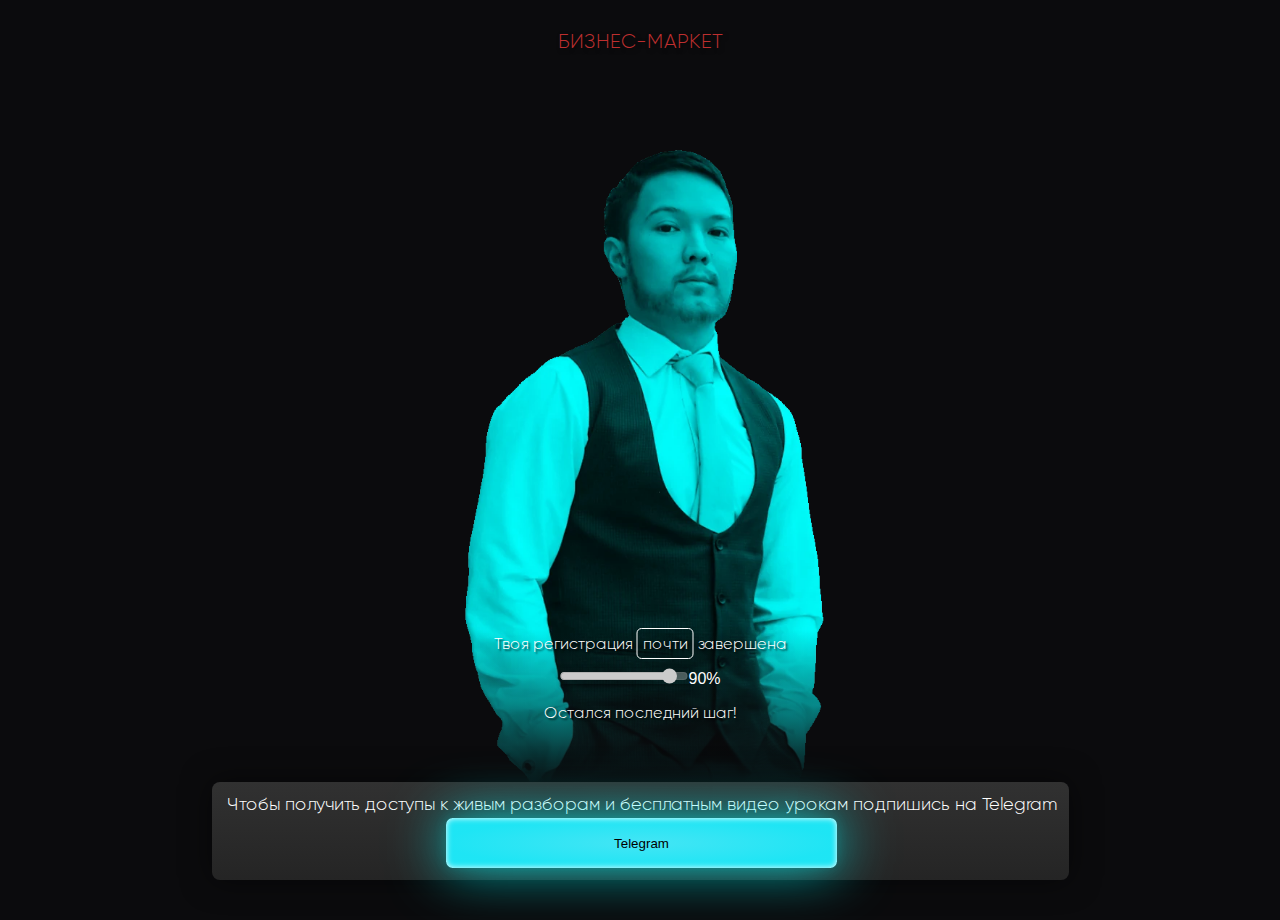
==== thanks.html @ f8b024de "Выгрузка проекта в гит, итоговые правки" ====
<!DOCTYPE html>
<html lang="en">

<head>
    <meta charset="UTF-8">
    <meta name="viewport" content="width=device-width, maximum-scale=1, initial-scale=1 shrink-to-fit=no">
    <title>Document</title>
    <link rel="stylesheet" href="src/fonts/stylesheet.css">
    <link rel="stylesheet" href="/razbor/css/main.css">
    <link rel="stylesheet" href="/razbor/css/thanks.css">


    <title>Document</title>

    <!-- Yandex.Metrika counter -->
    <script type="text/javascript">
        (function (m, e, t, r, i, k, a) {
            m[i] = m[i] || function () { (m[i].a = m[i].a || []).push(arguments) };
            m[i].l = 1 * new Date();
            for (var j = 0; j < document.scripts.length; j++) { if (document.scripts[j].src === r) { return; } }
            k = e.createElement(t), a = e.getElementsByTagName(t)[0], k.async = 1, k.src = r, a.parentNode.insertBefore(k, a)
        })
            (window, document, "script", "https://mc.yandex.ru/metrika/tag.js", "ym");

        ym(95910306, "init", {
            clickmap: true,
            trackLinks: true,
            accurateTrackBounce: true,
            webvisor: true
        });
    </script>
    <noscript>
        <div><img src="https://mc.yandex.ru/watch/95910306" style="position:absolute; left:-9999px;" alt="" /></div>
    </noscript>
    <!-- /Yandex.Metrika counter -->

    <!-- Google tag (gtag.js) -->
    <script async src="https://www.googletagmanager.com/gtag/js?id=G-7Q9N1E1HCW"></script>
    <script>
        window.dataLayer = window.dataLayer || [];
        function gtag() { dataLayer.push(arguments); }
        gtag('js', new Date());

        gtag('config', 'G-7Q9N1E1HCW');
    </script>


</head>

<body>
    <div class="wrapper">
        <div class="content__man">
            <p class="content__title__thanks">Бизнес-маркет</p>
            <!--- <div class="d-none-mob livet livet1"><img src="img/blur.png" loading="lazy" alt=""></div>--->
            <!-- <div class="d-none-mob livet livet2"><img src="img/blur2.png" loading="lazy" alt=""></div>-->
            <div class="img-rel">
                <img class="d-none-mob man-img" loading="lazy" src="razbor/img/man.webp" alt="">
                
                <div class="player-man__disc">
                    <p>Твоя регистрация <span class="player-man__disc__span">почти</span> завершена</p>
                    <div><input class="player-man__input" type="range" name="" id="" value="90" disabled><span>90%</span></div>
                    <p>Остался последний шаг!</p>
                </div>
            </div>



           


        </div>
        <div class="d-none-mob content__info">
            <h4>Чтобы получить доступы к живым разборам и бесплатным видео урокам подпишись на Telegram</h4>
            <div class="info__inner">
                
            </div>
            <button type="button" class="btn-2 telegram-btn" onclick="submitForm('Telegram')">
                <img class="telegram" src="img/telegram.png" alt="">Telegram
            </button>
        </div>
        
    </div>
</body>
---- razbor/css/main.css ----
@font-face {
    font-family: 'GilroyBold';
    src: url('../src/fonts/Gilroy-Bold.eot');
    src: local('Gilroy Bold'), local('Gilroy-Bold'),
        url('../src/fonts/Gilroy-Bold.eot?#iefix') format('embedded-opentype'),
        url('../src/fonts/Gilroy-Bold.woff') format('woff'),
        url('../src/fonts/Gilroy-Bold.ttf') format('truetype');
    font-weight: bold;
    font-style: normal;
}

@font-face {
    font-family: 'Gilroy';
    src: url('../src/fonts/Gilroy-Light.eot');
    src: local('../src/fonts/Gilroy Light'), local('Gilroy-Light'),
        url('../src/fonts/Gilroy-Light.eot?#iefix') format('embedded-opentype'),
        url('../src/fonts/Gilroy-Light.woff') format('woff'),
        url('../src/fonts/Gilroy-Light.ttf') format('truetype');
    font-weight: 300;
    font-style: normal;
}

*,
*::after,
*::before {
    -webkit-box-sizing: border-box;
    box-sizing: border-box;
    margin: 0px;
    border: 0px;
}

#blue__btn {
    color: #000;
}

.btn-2:hover {
    opacity: 0.8;
    -webkit-transition: all 0.4s;
    transition: all 0.4s;
    cursor: pointer;
}





@media (min-width: 993px) {
    body {
        background-color: #0B0B0D;
        color: white;
        font-family: "GilroyLight", sans-serif;
        position: relative;
        overflow-x: hidden;
    }

    h1 {
        color: #FFF;
        /*font-family: Gilroy;*/
        font-size: 56px;
        font-style: normal;
        font-weight: 800;
        line-height: 110%;
        /* 99px */
        margin-top: 7px;
    }

    #headerD {
        font-size: 30px;
    }

    .whatsapp {
        width: 22px;
        height: auto;
        margin-left: 10px;
    }

    .header__title_img {
        display: none;
    }

    .wrapper {
        width: 100%;
        padding: 0 15px;
        max-width: 1792px;
        margin: 0 auto;
        position: relative;
        padding-bottom: 40px;
    }

    .header {
        width: 1040px;
        margin: 0 auto;
    }

    .header__title {
        margin-top: 25px;
    }

    .header__title p {
        font-family: 'Inter';
        font-style: normal;
        font-weight: 600;
        font-size: 20px;
        line-height: 101%;
        margin-top: 15px;
    }

    .mega-bonus {
        margin-bottom: -10px;
    }


    .footer__text ul:nth-child(2n) li {
        text-align: right;
    }

    .header__title p img {
        margin-right: 10px;
        width: 117px;
    }

    .header__subtitle {
        font-family: 'Inter';
        font-style: normal;
        font-weight: 300;
        font-size: 20px;
        line-height: 101%;
        margin-top: 15px;
        margin-bottom: 20px;
    }

    .time-city {
        display: -webkit-box;
        display: -ms-flexbox;
        display: flex;
        -ms-flex-wrap: nowrap;
        flex-wrap: nowrap;
        -webkit-box-align: center;
        -ms-flex-align: center;
        align-items: center;
    }



    .header__time {
        color: #FFF;
        margin-top: 15px;
        font-size: 30px;
        font-style: normal;
        font-weight: 500;
        line-height: 110%;
        border: 3px solid #2A2A2A;
        padding: 7px;
    }

    .header__time .m {

        border: none;
        font-size: 16px;
    }

    .header__time:last-child {
        border-left: none;
    }

    .header__time span {
        color: #FFF;
        /*font-family: Gilroy;*/
        font-size: 16px;
        font-style: normal;
        font-weight: 400;
        line-height: 110%;
        letter-spacing: 5.12px;
        text-transform: uppercase;
    }

    .d-none-lg {
        display: none;
    }

    .content {
        width: 1040px;
        margin: 0 auto;
    }

    .content__title {
        color: #fff;
        font-size: 18px;
        font-style: normal;
        font-weight: 400;
        line-height: 110%;
        margin-top: 30px;
        margin-bottom: 15px;
        position: relative;
        /* Для позиционирования псевдоэлемента */
        display: inline-block;
        /* Чтобы позволить использовать transform */
        padding: 8px 16px;
    }

    .content__title::before {
        content: '';
        position: absolute;
        top: 0;
        right: 0;
        bottom: 0;
        left: 0;
        border: 1px solid rgba(0, 255, 255, 0.5);
        /* Цвет и толщина рамки */
        border-radius: 4px;
        /* Радиус скругления углов */
        z-index: -1;
        transform: skew(-10deg);
        /* Наклон рамки. Угол наклона может быть изменен */
        pointer-events: none;
        /* Убедитесь, что рамка не влияет на взаимодействие с элементом */
    }

    .content__card {
        display: -webkit-box;
        display: -ms-flexbox;
        display: flex;
        gap: 6px;
        margin-bottom: 4px;
    }

    .content__card .content__card_icon {
        width: 35px;
        height: 35px;
        border-radius: 5px;
        background: -webkit-gradient(linear, left top, left bottom, from(rgba(51, 51, 51, 0.7)), to(rgba(38, 38, 38, 0.7)));
        background: linear-gradient(180deg, rgba(51, 51, 51, 0.7) 0%, rgba(38, 38, 38, 0.7) 100%);
        -webkit-box-shadow: 0px 0px 30px 0px rgba(0, 0, 0, 0.5);
        box-shadow: 0px 0px 30px 0px rgba(0, 0, 0, 0.5);
        display: -webkit-box;
        display: -ms-flexbox;
        display: flex;
        -webkit-box-align: center;
        -ms-flex-align: center;
        align-items: center;
        -webkit-box-pack: center;
        -ms-flex-pack: center;
        justify-content: center;
    }

    .content__card .content__card_descr {
        border-radius: 5px;
        background: -webkit-gradient(linear, left top, left bottom, from(rgba(51, 51, 51, 0.7)), to(rgba(38, 38, 38, 0.7)));
        background: linear-gradient(180deg, rgba(51, 51, 51, 0.7) 0%, rgba(38, 38, 38, 0.7) 100%);
        -webkit-box-shadow: 0px 0px 30px 0px rgba(0, 0, 0, 0.5);
        box-shadow: 0px 0px 30px 0px rgba(0, 0, 0, 0.5);
        width: 400px;
        height: 35px;
        display: -webkit-box;
        display: -ms-flexbox;
        display: flex;
        -webkit-box-align: center;
        -ms-flex-align: center;
        align-items: center;
        padding: 0 15px;

        font-family: 'Gilroy';
        font-style: normal;
        font-weight: 300;
        font-size: 16px;
        line-height: 101%;
    }

    .content__man {
        position: absolute;
        /*right: 252px;*/
        left: 56%;
        top: -10px;
    }

    .img-rel {
        position: relative;
    }

    .content__man .man-img {
        width: 500px;
    }

    .player-man {
        position: absolute;
        transform: translate(-50%, -50%);
        top: 50%;
        left: 50%;

    }

    .player-man__text {
        position: absolute;
        transform: translate(-50%, -50%);
        top: 60%;
        left: 50%;
        text-shadow: 2px 2px 4px rgba(0, 0, 0, 0.5);

    }

    .content__btn {
        margin-top: 15px;
    }

    .content__btn .btn-2 {
        border-radius: 8px;
        background: radial-gradient(50% 50% at 50% 50%, #36FFFF 0%, #0FF 100%);
        -webkit-box-shadow: 0px 0px 70px 0px rgba(0, 255, 255, 0.5), 0px 0px 8px 0px #FFF inset, 0px 0px 16px 0px rgba(0, 255, 255, 0.15);
        box-shadow: 0px 0px 70px 0px rgba(0, 255, 255, 0.5), 0px 0px 8px 0px #FFF inset, 0px 0px 16px 0px rgba(0, 255, 255, 0.15);
        height: 65px;
        color: #fff;
        font-family: Gilroy;
        font-size: 16px;
        font-style: normal;
        line-height: 101%;
        position: relative;
        width: 49.3% !important;
        overflow: hidden;
        height: 50px;
    }

    @-webkit-keyframes move-light {
        0% {
            left: -100%;
            opacity: 0.5;
        }

        50% {
            left: 50%;
            opacity: 1;
        }

        100% {
            left: 200%;
            opacity: 0.5;
        }
    }

    @keyframes move-light {
        0% {
            left: -100%;
            opacity: 0.5;
        }

        50% {
            left: 50%;
            opacity: 1;
        }

        100% {
            left: 200%;
            opacity: 0.5;
        }
    }

    .content__btn .btn button::before {
        content: "";
        position: absolute;
        top: 0;
        left: 0;
        width: 20px;
        height: 100%;
        background-color: rgba(255, 255, 255, 0.6);
        -webkit-transform: translateX(0em) skewX(-45deg);
        transform: translateX(0em) skewX(-45deg);
        -webkit-animation: move-light 1.8s linear infinite;
        animation: move-light 1.8s linear infinite;
    }

    .content__btn {
        display: -webkit-box;
        display: -ms-flexbox;
        display: flex;
        -webkit-box-align: center;
        -ms-flex-align: center;
        align-items: center;
    }

    #timer #left {
        display: block;
    }

    #timer {
        color: #B8B8B8;
        /*font-family: Gilroy;*/
        font-size: 18px;
        font-style: normal;
        font-weight: 500;
        line-height: 120%;
        /* 28.8px */
        margin-left: 34px;
    }

    .content__text {
        position: absolute;
        width: 283px;
        height: 113px;
        background-image: url(../img/fon.png);
        background-position: center;
        background-size: cover;
        color: #FFF;
        /*font-family: Gilroy;*/
        font-size: 16px;
        font-style: normal;
        font-weight: 500;
        line-height: 110%;
        /* 26.4px */
        right: -60px;
        top: 331px;
    }

    .content__text .m {
        display: none;
    }

    .content__text p {
        position: relative;
        top: 7px;
        left: 45px;
        width: 220px;
        /*height: 100px;*/
    }

    .livet {
        position: absolute;
    }

    .content__man .livet {
        position: absolute;
    }

    .content__man .livet img {
        width: 231px;
    }

    .content__man .livet1 {
        -webkit-animation-name: livet1;
        animation-name: livet1;
        -webkit-animation-duration: 1.5s;
        animation-duration: 1.5s;
        -webkit-animation-iteration-count: infinite;
        animation-iteration-count: infinite;
        -webkit-animation-direction: alternate;
        animation-direction: alternate;
        -webkit-animation-timing-function: linear;
        animation-timing-function: linear;
        top: 290px;
        left: -140px;
        z-index: -1;
    }

    @-webkit-keyframes livet1 {
        0% {
            top: 290px;
        }

        100% {
            top: 305px;
        }
    }

    @keyframes livet1 {
        0% {
            top: 290px;
        }

        100% {
            top: 305px;
        }
    }

    .content__man .livet2 img {
        width: 178px;
    }

    .content__man .livet2 {
        -webkit-animation-name: livet2;
        animation-name: livet2;
        -webkit-animation-duration: 3s;
        animation-duration: 3s;
        -webkit-animation-iteration-count: infinite;
        animation-iteration-count: infinite;
        -webkit-animation-direction: alternate;
        animation-direction: alternate;
        -webkit-animation-timing-function: linear;
        animation-timing-function: linear;
        top: 467px;
        right: -55px;
        z-index: 3;
    }

    @-webkit-keyframes livet2 {
        0% {
            top: 467px;
        }

        100% {
            top: 477px;
        }
    }

    @keyframes livet2 {
        0% {
            top: 467px;
        }

        100% {
            top: 477px;
        }
    }

    .content__info {
        margin-top: -145px;
        position: relative;
        z-index: 2;
        border-radius: 8px;
        background: -webkit-gradient(linear, left top, left bottom, from(rgba(51, 51, 51, 0.95)), to(rgba(38, 38, 38, 0.95)));
        background: linear-gradient(180deg, rgba(51, 51, 51, 0.95) 0%, rgba(38, 38, 38, 0.95) 100%);
        -webkit-box-shadow: 0px 0px 30px 0px rgba(0, 0, 0, 0.5);
        box-shadow: 0px 0px 30px 0px rgba(0, 0, 0, 0.5);
        padding: 13px 12px 12px 15px;
        max-width: 450px;
    }

    .content__info h4 {
        color: #FFF;
        font-family: Gilroy;
        font-size: 18px;
        font-style: normal;
        font-weight: 500;
        line-height: 101%;
        /* 24.24px */
        margin-bottom: 5px;
    }

    .content__info-logo {
        width: 200px;
    }

    .content__info-logo h2 {
        color: transparent;
        -webkit-text-stroke-width: 0.9px;
        -webkit-text-stroke-color: #fff;
        font-size: 54px;
        font-weight: bold;
        font-family: "Bebas Neue", sans-serif;
        -webkit-transform: scale(0.65, 1.1);
        transform: scale(0.65, 1.1);
        display: inline-block;
        position: relative;
        top: -5px;
        position: static;
        text-align: left;
        transform-origin: left;
    }

    .info__inner .tg {
        top: -6px;
        position: relative;
        background-color: #303031;
        border-radius: 5px;
        padding: 5px 15px 5px 0;
        display: -webkit-box;
        display: -ms-flexbox;
        display: flex;
        width: -webkit-max-content;
        width: -moz-max-content;
        width: max-content;
        -webkit-box-align: center;
        -ms-flex-align: center;
        align-items: center;
        padding-left: 0px;
    }

    .info__inner .tg img {
        width: 50px;
    }

    .info__inner .tg span {
        color: #FFF;
        /*font-family: Gilroy;*/
        font-size: 14px;
        font-style: normal;
        font-weight: 500;
        line-height: 101%;
    }

    .info__inner .tg a {
        text-decoration: none;
        color: #B8B8B8;
    }

    .info__inner {
        display: -webkit-box;
        display: -ms-flexbox;
        display: flex;
        -ms-flex-pack: distribute;
    }

    .content__info-list {
        border-radius: 6px;
        background: rgba(54, 54, 54, 0.7);
        padding: 5px 5px 5px 10px;
        color: #B8B8B8;
        font-family: Gilroy;
        font-size: 14px;
        font-style: normal;
        font-weight: 500;
        line-height: 160%;
        max-width: 223px;
    }

    .content__info-list ul {
        margin-bottom: 0;
        padding-left: 15px;
    }

    .sh1 {
        /*width: 989.5px;
        height: 1052.326px;
    flex-shrink: 0;*/
        fill: rgba(0, 255, 255, 0.5);
        /*filter: blur(63px);*/
        position: absolute;
        top: -50px;
        right: -100px;
        z-index: -1;
    }

    .sh2 {
        /*width: 989.5px;
        height: 685.326px;*/
        -ms-flex-negative: 0;
        flex-shrink: 0;
        position: absolute;
        /*right: 10px;*/
        left: -100px;
        bottom: -146px;
        z-index: -1;
    }

    footer {
        border-radius: 8px;
        background: #000;
        margin-top: 0px;
        -webkit-box-shadow: 0px 0px 30px 0px rgba(0, 0, 0, 0.5);
        box-shadow: 0px 0px 30px 0px rgba(0, 0, 0, 0.5);
        padding: 20px 0;
    }

    footer ul {
        list-style-type: none;
        padding: 0;
    }

    footer ul li {
        color: #535353;
        /*font-family: Gilroy;*/
        font-size: 14px;
        font-style: normal;
        font-weight: 400;
        line-height: 136%;
        /* 19.04px */
    }

    footer ul a {
        color: #535353;
        /*font-family: Gilroy;*/
        font-size: 14px;
        font-style: normal;
        font-weight: 400;
        line-height: 136%;
        /* 19.04px */
    }

    footer .footer__text {
        /*display: grid;
    grid-template-columns: 1fr 1fr 1fr 1fr;*/
        display: -webkit-box;
        display: -ms-flexbox;
        display: flex;
        -webkit-box-pack: justify;
        -ms-flex-pack: justify;
        justify-content: space-between;
        width: 100%;
        padding: 0 15px;
        max-width: 1040px;
        margin: 0 auto;
        position: relative;
    }

    .mob {
        display: none;
    }
}

}



@media (min-width: 1601px) {
    body {
        background-color: #0B0B0D;
        color: white;
        font-family: "GilroyLight", sans-serif;
        position: relative;
        overflow-x: hidden;
    }

    #headerD {
        font-size: 40px;
    }

    .whatsapp {
        width: 33px;
        height: auto;
        margin-left: 23px;
    }

    h1 {
        color: #FFF;
        /*font-family: Gilroy;*/
        font-size: 90px;
        font-style: normal;
        font-weight: 800;
        line-height: 110%;
        /* 99px */
        margin-top: 7px;
    }

    .header {
        width: 1792px;
        margin: 0 auto;
    }

    .header__title_img {
        display: none;
    }

    .wrapper {
        width: 100%;
        padding: 0 15px;
        max-width: 1792px;
        margin: 0 auto;
        position: relative;
        padding-bottom: 40px;
    }

    .header__title {
        margin-top: 25px;
    }

    .header__title p {
        color: #B8B8B8;
        /*font-family: Gilroy;*/
        font-size: 24px;
        font-style: normal;
        font-weight: 400;
        line-height: 110%;
        /* 26.4px */
        margin-bottom: 5px;
    }

    .header__subtitle {
        color: #FFF;
        font-family: Gilroy;
        font-size: 24px;
        font-style: normal;
        font-weight: 700;
        line-height: 110%;
        /* 26.4px */
        margin-top: 15px;
        margin-bottom: 20px;
    }

    .time-city {
        display: -webkit-box;
        display: -ms-flexbox;
        display: flex;
        -ms-flex-wrap: nowrap;
        flex-wrap: nowrap;
        -webkit-box-align: center;
        -ms-flex-align: center;
        align-items: center;
    }



    .header__time {
        color: #FFF;
        margin-top: 15px;
        font-size: 40px;
        font-style: normal;
        font-weight: 500;
        line-height: 110%;
        border: 3px solid #2A2A2A;
        padding: 7px 12px;
    }

    .header__time:last-child {
        border-left: none;
    }

    .header__time span {
        color: #FFF;
        /*font-family: Gilroy;*/
        font-size: 20px;
        font-style: normal;
        font-weight: 400;
        line-height: 110%;
        letter-spacing: 6.4px;
        text-transform: uppercase;
    }

    .d-none-lg {
        display: none;
    }

    .content {
        width: 1792px;
        margin: 0 auto;
    }

    .content__title {
        color: #B8B8B8;
        /*font-family: Gilroy;*/
        font-size: 26px;
        font-style: normal;
        font-weight: 400;
        line-height: 110%;
        /* 28.6px */
        margin-top: 20px;
        margin-bottom: 15px;
    }

    .content__cards {
        padding-top: 5px;
        display: -webkit-box;
        display: -ms-flexbox;
        display: flex;
    }

    .content__cards p {
        padding: 8px 16px;
        color: #B8B8B8;
        /*font-family: Gilroy;*/
        font-size: 18px;
        font-style: normal;
        font-weight: 500;
        line-height: 101%;
        /* 18.18px */
        margin-bottom: 0;
    }

    .content__card {
        -webkit-box-shadow: 0px 5px 10px 2px rgba(0, 0, 0, 0.45);
        box-shadow: 0px 5px 10px 2px rgba(0, 0, 0, 0.45);
        width: 227px;
        border-radius: 10px;
        background-color: #252727;
        font-size: 10px;
        color: #B8B8B8;
    }

    .content__card:nth-child(2) {
        margin: 0px 10px;
    }

    .content__card span {
        color: #FFF;
        /*font-family: Gilroy;*/
        font-size: 24px;
        font-style: normal;
        font-weight: 500;
        line-height: 101%;
        /* 24.24px */
    }

    .content__card-text {
        color: #fff;
        padding: 21px 16px;
        padding-top: 8px;
        width: 227px;
        position: relative;
        border-radius: 8px;
        background: -webkit-gradient(linear, left top, left bottom, from(#333), to(#262626));
        background: linear-gradient(180deg, #333 0%, #262626 100%);
        -webkit-box-shadow: 0px 0px 13px 0px #000;
        box-shadow: 0px 0px 13px 0px #000;
    }

    .content__card-text div {
        position: absolute;
        bottom: 5px;
        right: 13px;
        font-size: 6px;
        width: 25px;
    }

    .content__card-text div svg {
        width: 25px;
        height: 25px;
    }

    .content__man {
        position: absolute;
        right: 252px;
        top: -10px;
    }

    .content__man .man-img {
        width: 551px;
    }

    .content__btn {
        margin-top: 31px;
    }

    .content__btn .btn-2 {
        border-radius: 8px;
        background: radial-gradient(50% 50% at 50% 50%, #36FFFF 0%, #0FF 100%);
        -webkit-box-shadow: 0px 0px 70px 0px rgba(0, 255, 255, 0.5), 0px 0px 8px 0px #FFF inset, 0px 0px 16px 0px rgba(0, 255, 255, 0.15);
        box-shadow: 0px 0px 70px 0px rgba(0, 255, 255, 0.5), 0px 0px 8px 0px #FFF inset, 0px 0px 16px 0px rgba(0, 255, 255, 0.15);
        width: 494px;
        height: 111.675px;
        color: #000;
        /*font-family: Gilroy;*/
        font-size: 32px;
        font-style: normal;
        font-weight: 700;
        line-height: 101%;
        /* 32.32px */
        text-transform: uppercase;
        position: relative;
        overflow: hidden;
    }

    @-webkit-keyframes move-light {
        0% {
            left: -100%;
            opacity: 0.5;
        }

        50% {
            left: 50%;
            opacity: 1;
        }

        100% {
            left: 200%;
            opacity: 0.5;
        }
    }

    @keyframes move-light {
        0% {
            left: -100%;
            opacity: 0.5;
        }

        50% {
            left: 50%;
            opacity: 1;
        }

        100% {
            left: 200%;
            opacity: 0.5;
        }
    }

    .content__btn .btn button::before {
        content: "";
        position: absolute;
        top: 0;
        left: 0;
        width: 20px;
        height: 100%;
        background-color: rgba(255, 255, 255, 0.6);
        -webkit-transform: translateX(0em) skewX(-45deg);
        transform: translateX(0em) skewX(-45deg);
        -webkit-animation: move-light 1.8s linear infinite;
        animation: move-light 1.8s linear infinite;
    }

    .content__btn {
        display: -webkit-box;
        display: -ms-flexbox;
        display: flex;
        -webkit-box-align: center;
        -ms-flex-align: center;
        align-items: center;
    }

    #timer #left {
        display: block;
    }

    #timer {
        color: #B8B8B8;
        /*font-family: Gilroy;*/
        font-size: 24px;
        font-style: normal;
        font-weight: 500;
        line-height: 120%;
        /* 28.8px */
        margin-left: 34px;
    }

    .content__text {
        position: absolute;
        width: 436.364px;
        height: 200.571px;
        background-image: url(../img/fon.png);
        background-position: center;
        color: #FFF;
        /*font-family: Gilroy;*/
        font-size: 24px;
        font-style: normal;
        font-weight: 500;
        line-height: 110%;
        /* 26.4px */
        right: -200px;
        top: 331px;
    }

    .content__text p {
        position: relative;
        top: 43px;
        left: 50px;
        width: 352px;
        height: 155px;
    }

    .livet {
        position: absolute;
    }

    .content__man .livet {
        position: absolute;
    }

    .content__man .livet2 img {
        width: 235px;
    }

    .content__man .livet1 {
        -webkit-animation-name: livet1;
        animation-name: livet1;
        -webkit-animation-duration: 1.5s;
        animation-duration: 1.5s;
        -webkit-animation-iteration-count: infinite;
        animation-iteration-count: infinite;
        -webkit-animation-direction: alternate;
        animation-direction: alternate;
        -webkit-animation-timing-function: linear;
        animation-timing-function: linear;
        top: 320px;
        left: -170px;
        z-index: -1;
    }

    @-webkit-keyframes livet1 {
        0% {
            top: 320px;
        }

        100% {
            top: 335px;
        }
    }

    @keyframes livet1 {
        0% {
            top: 320px;
        }

        100% {
            top: 335px;
        }
    }

    .content__man .livet2 {
        -webkit-animation-name: livet2;
        animation-name: livet2;
        -webkit-animation-duration: 3s;
        animation-duration: 3s;
        -webkit-animation-iteration-count: infinite;
        animation-iteration-count: infinite;
        -webkit-animation-direction: alternate;
        animation-direction: alternate;
        -webkit-animation-timing-function: linear;
        animation-timing-function: linear;
        top: 522px;
        right: -145px;
    }

    @-webkit-keyframes livet2 {
        0% {
            top: 522px;
        }

        100% {
            top: 537px;
        }
    }

    @keyframes livet2 {
        0% {
            top: 522px;
        }

        100% {
            top: 537px;
        }
    }

    .content__info {
        margin-top: -146px;
        position: relative;
        z-index: 2;
        border-radius: 8px;
        background: -webkit-gradient(linear, left top, left bottom, from(rgba(51, 51, 51, 0.95)), to(rgba(38, 38, 38, 0.95)));
        background: linear-gradient(180deg, rgba(51, 51, 51, 0.95) 0%, rgba(38, 38, 38, 0.95) 100%);
        -webkit-box-shadow: 0px 0px 30px 0px rgba(0, 0, 0, 0.5);
        box-shadow: 0px 0px 30px 0px rgba(0, 0, 0, 0.5);
        padding: 13px 12px 12px 15px;
    }

    .content__info h4 {
        color: #FFF;
        /*font-family: Gilroy;*/
        font-size: 24px;
        font-style: normal;
        font-weight: 500;
        line-height: 101%;
        padding-left: 10px;
        /* 24.24px */
    }

    .content__info-logo {
        width: 207px;
    }

    .content__info-logo h2 {
        color: transparent;
        -webkit-text-stroke-width: 0.5px;
        -webkit-text-stroke-color: #fff;
        font-size: 68px;
        font-weight: bold;
        font-family: "Bebas Neue", sans-serif;
        -webkit-transform: scale(0.53, 1.1);
        transform: scale(0.53, 1.1);
        display: inline-block;
        position: relative;
        top: -5px;
        left: -85px;

    }

    .info__inner .tg {
        top: -6px;
        position: relative;
        background-color: #303031;
        border-radius: 5px;
        padding: 5px 15px 5px 0;
        display: -webkit-box;
        display: -ms-flexbox;
        display: flex;
        width: -webkit-max-content;
        width: -moz-max-content;
        width: max-content;
        -webkit-box-align: center;
        -ms-flex-align: center;
        align-items: center;
        padding-left: 0px;
    }

    .info__inner .tg img {
        width: 50px;
    }

    .info__inner .tg span {
        color: #FFF;
        /*font-family: Gilroy;*/
        font-size: 16px;
        font-style: normal;
        font-weight: 500;
        line-height: 101%;
    }

    .info__inner .tg a {
        text-decoration: none;
        color: #B8B8B8;
    }

    .info__inner {
        display: -webkit-box;
        display: -ms-flexbox;
        display: flex;
        -ms-flex-pack: distribute;
        justify-content: space-around;
    }

    .content__info-list {
        border-radius: 6px;
        background: rgba(54, 54, 54, 0.7);
        padding: 13px 6px 8px 10px;
        color: #B8B8B8;
        /*font-family: Gilroy;*/
        font-size: 16px;
        font-style: normal;
        font-weight: 500;
        line-height: 160%;
        max-width: 320px;
    }

    .content__info-list ul {
        margin-bottom: 0;
    }

    .sh1 {
        /*width: 989.5px;
        height: 1052.326px;
    flex-shrink: 0;*/
        fill: rgba(0, 255, 255, 0.5);
        /*filter: blur(63px);*/
        position: absolute;
        top: -50px;
        right: -100px;
        z-index: -1;
    }

    .sh2 {
        /*width: 989.5px;
        height: 685.326px;*/
        -ms-flex-negative: 0;
        flex-shrink: 0;
        position: absolute;
        /*right: 10px;*/
        left: -100px;
        bottom: -146px;
        z-index: -1;
    }

    footer {
        border-radius: 8px;
        background: #000;
        margin-top: 0px;
        -webkit-box-shadow: 0px 0px 30px 0px rgba(0, 0, 0, 0.5);
        box-shadow: 0px 0px 30px 0px rgba(0, 0, 0, 0.5);
        padding: 20px 0;
    }

    footer ul {
        list-style-type: none;
        padding: 0;
    }

    footer ul li {
        color: #535353;
        /*font-family: Gilroy;*/
        font-size: 14px;
        font-style: normal;
        font-weight: 400;
        line-height: 136%;
        /* 19.04px */
    }

    footer ul a {
        color: #535353;
        /*font-family: Gilroy;*/
        font-size: 14px;
        font-style: normal;
        font-weight: 400;
        line-height: 136%;
        /* 19.04px */
    }

    footer .footer__text {
        display: grid;
        grid-template-columns: 1fr 1fr 1fr 1fr;
        width: 100%;
        padding: 0 15px;
        max-width: 1792px;
        margin: 0 auto;
        position: relative;
    }
}

@media (max-width: 992px) {
    body {
        background-color: #0B0B0D;
        color: white;
        font-family: "GilroyLight", sans-serif;
        position: relative;
    }

    .wrapper {
        position: relative;
        background-color: #0B0B0D;
        overflow: hidden;
    }



    @-webkit-keyframes befforWrapper {
        0% {
            right: -20px;
            top: 0px;
        }

        100% {
            right: -40px;
            top: 20px;
        }
    }

    @keyframes befforWrapper {
        0% {
            right: -20px;
            top: 0px;
        }

        100% {
            right: -40px;
            top: 20px;
        }
    }

    .header {
        padding: 0px 20px;
        padding-top: 20px;
        text-align: center;
    }

    .header__title p {
        display: -webkit-box;
        display: -ms-flexbox;
        display: flex;
        -webkit-box-align: center;
        -ms-flex-align: center;
        align-items: center;
        -webkit-box-pack: center;
        -ms-flex-pack: center;
        justify-content: center;
        margin-top: 10px;
        position: relative;
    }

    .header__title p img {
        margin-right: 10px;

    }

    .header__title_pc {
        display: none;
    }

    .header__title h1 {
        font-weight: bold;
        font-size: 32px;
        font-weight: bold;
        text-transform: uppercase;
        font-family: "GilroyBold", sans-serif;
        text-shadow: 0px 4px 6.4px rgba(0, 0, 0, 0.3);
    }

    .header__title h1 span {
        font-weight: bold;
        font-size: 32px;
        text-transform: uppercase;
        font-family: "GilroyBold", sans-serif;
        text-shadow: 0px 4px 6.4px rgba(0, 0, 0, 0.3);
    }

    .header__subtitle {
        color: #FFF;
        margin-top: 7px;
        font-size: 16px;
        font-style: normal;
        font-weight: 300;
        line-height: 110%;
        margin-bottom: 15px;
    }

    .time-city {
        display: -webkit-box;
        display: -ms-flexbox;
        display: flex;
        -ms-flex-wrap: nowrap;
        flex-wrap: nowrap;
        -webkit-box-align: center;
        -ms-flex-align: center;
        align-items: center;
        -webkit-box-pack: center;
        -ms-flex-pack: center;
        justify-content: center;
    }



    .header__time {
        color: #FFF;
        margin-top: 5px;
        font-size: 22px;
        font-style: normal;
        font-weight: 500;
        line-height: 110%;
        border: 2px solid rgb(64 134 140 / 67%);
        padding: 10px;

    }

    .header__time .m {

        color: #FFF;
        /*font-family: Gilroy;*/
        font-size: 11px;
        font-style: normal;
        font-weight: 400;
        line-height: 110%;
        letter-spacing: 3.52px;
        text-transform: uppercase;
        border: none;

    }

    .content {
        position: relative;
        padding: 0px 20px;
    }

    .content__man {
        margin-top: -15px;
        background-image: url(../src/img/man2.webp);
        height: 375px;
        position: relative;
        background-repeat: no-repeat;
        background-position: center;


    }

    .content__man::before {
        content: "";
        position: absolute;
        width: 500px;
        height: 100%;
        left: 0px;
        bottom: 0px;
        -webkit-box-shadow: 0px -21px 5px -5px rgba(11, 11, 13, 0.96) inset;
        box-shadow: 0px -80px 30px -30px rgba(11, 11, 13, 0.96) inset
    }

    .player-man {
        position: absolute;
        transform: translate(-50%, -50%);
        top: 50%;
        left: 50%;

    }

    .player-man__text {
        position: absolute;
        transform: translate(-50%, -50%);
        top: 70%;
        left: 50%;
        width: max-content;
    }

    .content__man .livet {
        position: absolute;
    }

    .content__man .livet1 {
        -webkit-animation-name: livet1;
        animation-name: livet1;
        -webkit-animation-duration: 1.5s;
        animation-duration: 1.5s;
        -webkit-animation-iteration-count: infinite;
        animation-iteration-count: infinite;
        -webkit-animation-direction: alternate;
        animation-direction: alternate;
        -webkit-animation-timing-function: linear;
        animation-timing-function: linear;
        top: 60px;
        left: -15px;
    }

    @-webkit-keyframes livet1 {
        0% {
            top: 60px;
        }

        100% {
            top: 75px;
        }
    }

    @keyframes livet1 {
        0% {
            top: 60px;
        }

        100% {
            top: 75px;
        }
    }

    .content__man .livet2 {
        -webkit-animation-name: livet2;
        animation-name: livet2;
        -webkit-animation-duration: 3s;
        animation-duration: 3s;
        -webkit-animation-iteration-count: infinite;
        animation-iteration-count: infinite;
        -webkit-animation-direction: alternate;
        animation-direction: alternate;
        -webkit-animation-timing-function: linear;
        animation-timing-function: linear;
        top: 202px;
        right: 15px;
    }

    @-webkit-keyframes livet2 {
        0% {
            top: 202px;
        }

        100% {
            top: 217px;
        }
    }

    @keyframes livet2 {
        0% {
            top: 202px;
        }

        100% {
            top: 217px;
        }
    }

    .content__text {
        position: absolute;
        width: 215px;
        height: 165px;
        background-image: url(../src/img/fon-m.svg);
        font-size: 12px;
        top: 150px;
        left: -30px;
        background-size: cover;
    }

    .content__text p {
        position: relative;
        top: 45px;
        left: 35px;
        width: 136px;
        font-size: 11px;
    }

    .bonus {
        max-width: 350px;
        margin: 0 auto;
        margin-top: 25px;
        margin-bottom: 5px;
    }

    .content__title_mob {
        max-width: 350px;
        margin: 0 auto;
        margin-top: -65px;
    }

    .content__title {
        text-align: center;
        color: #fff;
        font-size: 14px;
        font-style: normal;
        font-weight: 400;
        line-height: 110%;
        margin-bottom: 8px;
        position: relative;
        /* Для позиционирования псевдоэлемента */
        display: inline-block;
        /* Чтобы позволить использовать transform */
        padding: 8px 16px;
    }


    .content__title::before {
        content: '';
        position: absolute;
        top: 0;
        right: 0;
        bottom: 0;
        left: 0;
        border: 1px solid rgba(0, 255, 255, 0.5);
        /* Цвет и толщина рамки */
        border-radius: 4px;
        /* Радиус скругления углов */
        z-index: 1;
        transform: skew(-10deg);
        /* Наклон рамки. Угол наклона может быть изменен */
        pointer-events: none;
        /* Убедитесь, что рамка не влияет на взаимодействие с элементом */
    }

    .content__cards {
        padding-top: 5px;
        display: -webkit-box;
        display: -ms-flexbox;
        display: flex;
        gap: 4px;
        -webkit-box-orient: vertical;
        -webkit-box-direction: normal;
        -ms-flex-direction: column;
        flex-direction: column;
        -webkit-box-align: center;
        -ms-flex-align: center;
        align-items: center;
    }

    .content__cards p {
        padding: 5px;
    }

    .content__card {
        display: -webkit-box;
        display: -ms-flexbox;
        display: flex;
        gap: 4px;
    }

    .content__card:nth-child(2) {
        margin: 0px 10px;
    }

    .content__card span {
        font-size: 12px;
        font-family: GilroyLight, sans-serif;
    }

    .content__card-text {
        color: #fff;
        padding: 5px;
        padding-top: 8px;
        width: 112px;
        position: relative;
        border-radius: 8px;
        background: -webkit-gradient(linear, left top, left bottom, from(#333), to(#262626));
        background: linear-gradient(180deg, #333 0%, #262626 100%);
        -webkit-box-shadow: 0px 0px 13px 0px #000;
        box-shadow: 0px 0px 13px 0px #000;
    }

    .content__card-text div {
        position: absolute;
        bottom: 5px;
        right: 7px;
        font-size: 6px;
        /* border-radius: 50%;
    // border: 1px solid #fff; */
        padding: 3px;
        width: 15px;
    }

    .content__btn .btn {
        padding-bottom: 30px;
        display: -webkit-box;
        display: -ms-flexbox;
        display: flex;
        -webkit-box-pack: center;
        -ms-flex-pack: center;
        justify-content: center;
    }

    @-webkit-keyframes move-light {
        0% {
            left: -100%;
            opacity: 0.5;
        }

        50% {
            left: 50%;
            opacity: 1;
        }

        100% {
            left: 200%;
            opacity: 0.5;
        }
    }

    @keyframes move-light {
        0% {
            left: -100%;
            opacity: 0.5;
        }

        50% {
            left: 50%;
            opacity: 1;
        }

        100% {
            left: 200%;
            opacity: 0.5;
        }
    }

    .content__btn .btn button {
        display: -webkit-box;
        display: -ms-flexbox;
        display: flex;
        -webkit-box-align: center;
        -ms-flex-align: center;
        align-items: center;
        width: -moz-max-content;
        width: -webkit-max-content;
        width: max-content;
        /*font-weight: 600;*/
        font-size: 18px;
        color: #fff;
        text-transform: uppercase;
        background-color: #10FFFF;
        padding: 35px 57px;
        border-radius: 10px;
        outline: none;
        position: relative;
        overflow: hidden;
        -webkit-box-shadow: 0px -1px 30px 10px rgba(255, 255, 255, 0.28);
        box-shadow: 0px -1px 30px 10px rgba(255, 255, 255, 0.28);
    }

    .content__btn .btn button::before {
        content: "";
        position: absolute;
        top: 0;
        left: 0;
        width: 20px;
        height: 100%;
        background-color: rgba(255, 255, 255, 0.6);
        -webkit-transform: translateX(0em) skewX(-45deg);
        transform: translateX(0em) skewX(-45deg);
        -webkit-animation: move-light 1.8s linear infinite;
        animation: move-light 1.8s linear infinite;
    }

    .content__btn .btn button:hover {
        background-color: #10FFFF;
        color: #fff;
    }

    .content__info {
        margin-bottom: 30px;
        padding: 10px;
        font-size: 10px;
        padding-bottom: 0px;
        padding-left: 0px;
        border-radius: 10px;
        background-color: #252727;
        max-width: 360px;
        margin: 0 auto;
        height: 135px;
    }

    .content__info h4 {
        padding-left: 10px;
        padding-bottom: 10px;
        color: #fff;
        font-size: 14px;
        font-weight: 300;
    }

    .content__info-logo {
        padding-right: 0px;
        overflow: hidden;
        padding: 5px 0px;
    }

    .content__info-logo h2 {
        color: transparent;
        -webkit-text-stroke-width: 0.8px;
        -webkit-text-stroke-color: #fff;
        font-size: 42px;
        font-weight: bold;
        font-family: "Bebas Neue", sans-serif;
        -webkit-transform: scale(0.53, 1.1);
        transform: scale(0.65, 1.1);
        display: inline-block;
        position: relative;
        top: -5px;
        left: -40px;
    }

    .content__info-list {
        background-color: #303031;
        border-radius: 10px;
        padding: 5px;
        height: 84px;
        color: #B8B8B8;
    }

    .content__info-list ul {
        padding-left: 20px;
        font-size: 11px;
    }

    .content__info-list ul li {
        margin-bottom: 5px;
    }

    .timer {
        text-align: center;
        color: #B8B8B8;
        font-size: 12px;
        padding: 20px 0px;
    }

    .info__inner {
        display: -webkit-box;
        display: -ms-flexbox;
        display: flex;
        margin-left: 10px;
    }

    .info__inner .tg {
        top: -6px;
        position: relative;
        background-color: #303031;
        border-radius: 5px;
        padding: 5px;
        display: -webkit-box;
        display: -ms-flexbox;
        display: flex;
        max-width: 75px;
        -webkit-box-align: center;
        -ms-flex-align: center;
        align-items: center;
        padding-left: 0px;
    }

    .info__inner .tg img {
        height: 10px;
    }

    .info__inner .tg a {
        text-decoration: none;
        color: #B8B8B8;
    }

    .footer {
        padding: 20px 20px;
        padding-bottom: 0px;
        background-color: black;
        color: #535353;
        text-align: center;
        font-size: 9px;
    }

    .footer__text ul {
        list-style: none;
        padding: 0px;
        padding-bottom: 20px;
    }

    .footer__text ul li {
        padding-bottom: 4px;
    }

    .popup {
        -webkit-text-size-adjust: none;
        position: fixed;
        width: 100%;
        height: 100vh;
        top: 0;
        left: 0;
        background-color: #0B0B0D;
        display: none;
        overflow: hidden;
    }

    .popup_descr {
        margin-top: 26px;
        text-align: center;
        position: relative;
    }

    .popup_descr::before {
        position: absolute;
        content: "";
        top: -28px;
        left: 31px;
        width: 85px;
        height: 85px;
        border-radius: 50%;
        background-repeat: no-repeat;
        background-position: center;
        background-image: url("../src/img/image 52.png");
    }

    .popup_subtitle {
        margin-top: 10px;
    }

    .popup .burgar {
        position: absolute;
        top: 30px;
        right: 20px;
    }

    .popup .popup_title {
        padding: 55px 0px;
    }

    .popup .popup_title h2 {
        text-align: center;
        font-size: 36px;
        font-family: "GilroyBold", sans-serif;
    }

    .popup .popup__chek {
        color: #888888;
        padding: 32px 20px;
        font-size: 10px;
        display: -webkit-box;
        display: -ms-flexbox;
        display: flex;
        -webkit-box-align: start;
        -ms-flex-align: start;
        align-items: flex-start;
    }

    .popup .popup__chek .check {
        position: relative;
        top: -3px;
    }

    .popup .popup__chek input {
        display: none;
    }

    .popup .popup__chek input[type=checkbox]+label span {
        background-color: #067778;
        font-size: 9pt;
        display: inline-block;
        width: 10px;
        height: 10px;
        line-height: 0.25em;
        margin: 4px 8px 8px 8px;
        padding: 2px;
        text-align: center;
        vertical-align: middle;
    }

    .popup .popup__chek input[type=checkbox]:checked+label span::after {
        content: url(../src/img/Galka2.svg);
        position: relative;
        left: -1px;
        top: -2px;
    }

    .popup .popup__chek a {
        color: #006060;
    }

    .content_form {
        -webkit-text-size-adjust: none;
        position: relative;
        color: #888888;
        padding: 0px 20px;
    }

    .content_form .input__tel {
        position: relative;
    }

    .content_form .input__tel::after {
        background-size: cover;
        position: absolute;
        background-image: url(../src/img/flag-kazakhstana-64x64.png);
        content: "-";
        width: 25px;
        height: 25px;
        top: 40px;
        left: 8px;
    }

    .content_form input {
        font-size: 16px;
        position: relative;
        text-indent: 10%;
        width: 100%;
        background-color: rgba(255, 255, 255, 0);
        border: 1px solid #888888;
        padding: 10px;
        border-radius: 5px;
        outline: 0px;
        height: 51px;
        color: #888888;
    }

    .content_form input:focus {
        outline: 0px;
    }

    .content_form input::-webkit-input-placeholder {
        margin-right: 25px;
        text-align: center;
        font-size: 16px;
    }

    .content_form input:-ms-input-placeholder {
        margin-right: 25px;
        text-align: center;
        font-size: 16px;
    }

    .content_form input::placeholder {
        margin-right: 25px;
        text-align: center;
        font-size: 16px;
    }

    .content_form button {
        margin: 0 auto;
        display: -webkit-box;
        display: -ms-flexbox;
        display: flex;
        -webkit-box-align: center;
        -ms-flex-align: center;
        align-items: center;
        width: -moz-max-content;
        width: -webkit-max-content;
        width: max-content;
        font-weight: 600;
        font-size: 16px;
        color: #0B0B0D;
        text-transform: uppercase;
        background-color: #10FFFF;
        padding: 18px 80px;
        border-radius: 10px;
        outline: none;
        position: relative;
        overflow: hidden;
        -webkit-box-shadow: 0px 0px 12px 9px rgba(16, 255, 255, 0.24);
        box-shadow: 0px 0px 12px 9px rgba(16, 255, 255, 0.24);
    }

    .form__block {
        padding-bottom: 20px;
    }

    .form__block label {
        display: block;
        padding-left: 10px;
        padding-bottom: 10px;
    }

    .sh1,
    .sh2 {
        display: none;
    }

    .d-none-mob {
        display: none;
    }

    .header__title h1 {
        display: none;
    }

    footer {
        margin-top: 30px;
    }

    .footer__text {

        display: -webkit-box !important;

        display: -ms-flexbox !important;

        display: flex !important;
        -ms-flex-wrap: wrap;
        flex-wrap: wrap;

    }

    .logo {
        width: 100%;
        text-align: left;
    }

    .logo img {
        width: 70px;
    }

    .footer__text ul {
        margin-bottom: 0;
        width: 50%;
    }

    .castom {
        margin-top: -25px;
    }

    .footer__text ul li {
        text-align: left;
    }

    .footer__text ul li a {
        color: #535353;
    }

    .btn-2 {
        border-radius: 8px;
        background: radial-gradient(50% 50% at 50% 50%, #36FFFF 0%, #0FF 100%);
        -webkit-box-shadow: 0px 0px 70px 0px rgba(0, 255, 255, 0.5), 0px 0px 8px 0px #FFF inset, 0px 0px 16px 0px rgba(0, 255, 255, 0.15);
        box-shadow: 0px 0px 70px 0px rgba(0, 255, 255, 0.5), 0px 0px 8px 0px #FFF inset, 0px 0px 16px 0px rgba(0, 255, 255, 0.15);
        width: 284.93px;
        height: 85px;
        color: #fff;
        font-family: Gilroy;
        font-size: 16px;
        font-style: normal;
        line-height: 101%;
        /* 16.16px */
    }

    .content__btn {
        display: -webkit-box;
        display: -ms-flexbox;
        display: flex;
        -webkit-box-orient: vertical;
        -webkit-box-direction: reverse;
        -ms-flex-direction: column-reverse;
        flex-direction: column-reverse;
        -webkit-box-pack: center;
        -ms-flex-pack: center;
        justify-content: center;
        -webkit-box-align: center;
        -ms-flex-align: center;
        align-items: center;
        margin-bottom: 25px;
    }

    .pc {
        display: none;
    }

    .whatsapp {
        width: 20px;
        height: auto;
        margin-left: 14px;
    }
}


/*@media (min-width: 1400px) and (max-width: 1600px) {
  .content__man {
    right: 20px;
  }

  .content__man .man-img {
    margin: 0 auto;
    display: block;
  }

  .content__text {
    left: 0;
    right: 0;
    margin: 0 auto;
    top: 510px;
    font-size: 18px;
    width: 380px;
    background-size: contain;
    height: 190px;
  }

  .content__text p {
    position: relative;
    top: 47px;
    left: 56px;
    width: 270px;
    height: 90px;
  }
}
@media (min-width: 1200px) and (max-width: 1400px) {
  .content__card {
    width: 160px;
  }

  h1 {
    font-size: 70px;
  }

  .header__subtitle {
    font-size: 20px;
  }

  .content__man .man-img {
    width: 400px;
    margin: 0 auto;
    display: block;
  }

  .content__man {
    right: 10px;
    z-index: -1;
    top: 10px;
  }

  .content__text {
    left: 0;
    right: 0;
    margin: 0 auto;
    top: 380px;
    font-size: 18px;
    width: 380px;
    background-size: contain;
    height: 190px;
  }

  .content__text p {
    position: relative;
    top: 47px;
    left: 56px;
    width: 270px;
    height: 90px;
  }

  .content__info {
    margin-top: -30px;
  }

  .content__cards {
    width: -webkit-max-content;
    width: -moz-max-content;
    width: max-content;
  }

  .content__card-text {
    width: 160px;
  }

  .content__card span {
    font-size: 19px;
  }

  .content__cards p {
    font-size: 14px;
  }

  .wrapper {
    overflow: hidden;
    padding-bottom: 50px;
  }

  .content__btn {
    display: flex;
    flex-direction: column-reverse;
    justify-content: left;
    align-items: flex-start;
  }

  #timer {
    margin-left: 0;
    margin-bottom: 20px;
  }

  #timer #left {
    display: inline-block;
  }

  footer {
    margin-top: 0;
  }
}
@media (min-width: 993px) and (max-width: 1200px) {
  .content__card {
    width: 160px;
  }

  h1 {
    font-size: 70px;
  }

  .header__subtitle {
    font-size: 20px;
  }

  .content__man .man-img {
    width: 400px;
    margin: 0 auto;
    display: block;
  }

  .info__inner {
    flex-direction: column;
  }

  .content__man {
    right: 10px;
    z-index: -1;
    top: 10px;
  }

  .content__text {
    left: 0;
    right: 0;
    margin: 0 auto;
    top: 380px;
    font-size: 18px;
    width: 380px;
    background-size: contain;
    height: 190px;
  }

  .content__text p {
    position: relative;
    top: 47px;
    left: 56px;
    width: 270px;
    height: 90px;
  }

  .content__info {
    margin-top: -30px;
  }

  .content__cards {
    width: -webkit-max-content;
    width: -moz-max-content;
    width: max-content;
  }

  .content__card-text {
    width: 160px;
  }

  .content__card span {
    font-size: 19px;
  }

  .content__cards p {
    font-size: 14px;
  }

  .wrapper {
    overflow: hidden;
    padding-bottom: 50px;
  }

  .content__btn {
    display: flex;
    flex-direction: column-reverse;
    justify-content: left;
    align-items: flex-start;
  }

  #timer {
    margin-left: 0;
    margin-bottom: 20px;
  }

  #timer #left {
    display: inline-block;
  }

  footer {
    margin-top: 0;
  }
}*/



.name-block div {
    display: contents;
    font-family: 'Inter';
    font-style: normal;
    font-weight: 700;
    font-size: 18px;
    line-height: 101%;
}

.name-block span {
    font-family: 'Gilroy';
    font-style: normal;
    font-weight: 200;
    font-size: 14px;
    line-height: 101%;
}



form .phone {
    height: 50px;
    background: no-repeat;
    border: 1px solid #B8B8B8;
    max-width: 170px;
    border-radius: 8px;
    color: white;
    margin-right: 20px !important;
}

.iti__country {
    color: black;
}

.whatsapp-btn {
    background: linear-gradient(0deg, rgba(90, 204, 112, 0.3), rgba(90, 204, 112, 0.3)), radial-gradient(50% 50% at 50% 50%, #36FFFF 0%, #00FFFF 100%) !important;
    box-shadow: 0px 0px 12.875px rgba(0, 255, 255, 0.15), 0px 0px 56.3281px rgba(0, 255, 255, 0.75), inset 0px 0px 6.4375px #FFFFFF !important;
    border-radius: 6.4375px !important;
}

.telegram-btn {
    background: linear-gradient(0deg, rgba(100, 169, 220, 0.3), rgba(100, 169, 220, 0.3)), radial-gradient(50% 50% at 50% 50%, #36FFFF 0%, #00FFFF 100%) !important;
    box-shadow: 0px 0px 12.875px rgba(0, 255, 255, 0.15), 0px 0px 56.3281px rgba(0, 255, 255, 0.75), inset 0px 0px 6.4375px #FFFFFF !important;
    border-radius: 6.4375px !important;
}

.input-div {
    display: flex;
    gap: 10px;
    width: 100%;
}

.name-input__req {
    width: 100%;
    background: no-repeat;
    border: 1px solid #B8B8B8;
    font-family: 'Inter';
    border-radius: 8px;
    color: white;
    padding-right: 5px;
}

.bonus-title {
    margin-left: 10px;
    font-family: 'Inter';
    font-style: normal;
    font-weight: 300;
    font-size: 16px;
    line-height: 101%;
    position: relative;
}

.content__info2 {
    margin-top: -278px;
    position: inherit;
    z-index: 2;
    border-radius: 8px;
}


.mob-speaker {
    display: none;
}



.form-container {
    display: flex;
    flex-wrap: wrap;
    /* Позволяет элементам переноситься на новую строку */
    grid-row-gap: 10px;
    margin-bottom: 20px;
    width: 443px;
}

.phone {
    flex-basis: 100%;
    /* Input занимает всю доступную ширину */
    margin-bottom: 10px;
    /* Отступ снизу для input */
}


.bonus-section .content__text {
    position: inherit;
    width: 160px;
    height: 155px;
    background-image: url(../img/fon2.png);
    background-position: center;
    color: #fff;
    font-family: Gilroy;
    font-size: 16px;
    font-style: normal;
    font-weight: 300;
    line-height: 110%;
    left: 0px;
    top: 387px;
    background-size: contain;
    background-repeat: no-repeat;
}


.bonus-section .content__text p {
    position: relative;
    left: 10px;
    width: 143px;
    padding: 23px 5px 22px 5px;
    margin-top: 10px;
}

.iti {
    text-align: center;
    margin: 0 auto;
    flex-basis: 100%;
    width: 100%;
}

form .phone {
    width: 100%;
    max-width: 100%;
}

.btn-2 {
    width: 47%;
    height: 50px;
}

.bonus-container {
    max-width: 400px;
    color: #fff;
    margin-top: 30px;
    display: flex;
    justify-content: space-between;
    align-items: center;
    border-radius: 10px;
}

.bonus-titles {
    display: flex;
    align-items: center;
    font-size: 16px;
    margin-right: 40px;
}

.bonus-remaining {
    margin-right: 15px;
    color: #B8B8B8;
    font-family: 'Inter';
    font-weight: 300;
}

.bonus-remaining strong {
    font-weight: 300;
    color: #FFFFFF;
}

.bonus-icons img {
    margin-left: 5px;
    /* Отступ между иконками */
}

.bonus-price {
    color: #B8B8B8;
    font-family: 'Inter';
    font-size: 16px;
    font-weight: 300;
}

.bonus-price .skidka {
    color: #fff
}


.old-price {
    text-decoration: line-through;

}

.bonus-section .content__card {
    display: none;

}

.bonus-section img {
    height: fit-content;
}




@media (max-width: 992px) {

    .header__title img {
        width: 100%;
        position: relative;
    }

    .mob-speaker {
        display: block;
        margin-top: 30px;
    }

    .content__info_comp {
        display: none;
    }

    form .phone {
        width: 100%;
        max-width: 100%;
        font-size: 15px;
    }

    .name-block {
        margin-top: 40px;
        text-align: center;
        margin-bottom: 20px;
    }

    .form-container {
        max-width: 350px;
    }

    .iti {
        text-align: center;
        margin: 0 auto;
        flex-basis: 100%;
        width: 100%;
    }

    .btn-2 {
        width: 49.1%;
        height: 50px;
    }

    .bonus-section .content__text {
        display: none;
    }

    .content__card_icon {
        display: -webkit-inline-box;
        display: -ms-inline-flexbox;
        display: inline-flex;
        -webkit-box-pack: center;
        -ms-flex-pack: center;
        justify-content: center;
        -webkit-box-align: center;
        -ms-flex-align: center;
        align-items: center;
        width: 32px;
        height: 32px;
        border-radius: 8px;
        background: -webkit-gradient(linear, left top, left bottom, from(rgba(51, 51, 51, 0.7)), to(rgba(38, 38, 38, 0.7)));
        background: linear-gradient(180deg, rgba(51, 51, 51, 0.7) 0%, rgba(38, 38, 38, 0.7) 100%);
        -webkit-box-shadow: 0px 0px 30px 0px rgba(0, 0, 0, 0.5);
        box-shadow: 0px 0px 30px 0px rgba(0, 0, 0, 0.5);
    }

    .content__card_descr {
        padding: 5px;
        text-align: center;
        width: 314px;
        height: 32px;
        border-radius: 8px;
        background: -webkit-gradient(linear, left top, left bottom, from(rgba(51, 51, 51, 0.7)), to(rgba(38, 38, 38, 0.7)));
        background: linear-gradient(180deg, rgba(51, 51, 51, 0.7) 0%, rgba(38, 38, 38, 0.7) 100%);
        -webkit-box-shadow: 0px 0px 30px 0px rgba(0, 0, 0, 0.5);
        box-shadow: 0px 0px 30px 0px rgba(0, 0, 0, 0.5);
        font-size: 13px;
        text-align: left;
        padding-left: 10px;
        display: flex;
        align-items: center;
        font-weight: 300;
    }

    .header-image2 {
        display: none;
    }

    .bonus-container {
        max-width: 350px;
        color: #fff;
        margin-top: 30px;
        display: flex;
        justify-content: space-between;
        align-items: center;
        border-radius: 10px;
        margin: 0 auto;
    }

    .bonus-price,
    .bonus-remaining {
        font-size: 13px;
    }

    .bonus-remaining strong {
        display: block;
    }


    .bonus-titles {

        margin-right: 30px;
    }

    .bonus-remaining {
        width: 100px;
    }

    .bonus-section .content__card {
        display: flex;

    }

    .bonus-section img {
        margin: 0 auto;
    }
}
---- razbor/css/thanks.css ----
@media screen and (min-width:1100px)  {
    .wrapper { 
        display: flex;
        flex-direction: column;
    }
    
    .content__man {
        left: 50%;
        transform: translateX(-50%);
        top: 0;
    }
    
    .img-rel::after { 
        content: '';
        position: absolute;
        width: 100%;
        height: 20%;
        background: linear-gradient(to top, rgba(11, 11, 13, 1), rgba(11, 11, 13, 0));
        bottom: 48px;
        left: 0px;
        z-index: 99;
    }
    
    .player-man__disc { 
        position: absolute;
        top: 80%;
        left: 50%;
        transform: translate(-50%,-50%);
        width: max-content;
        display: flex;
        flex-direction: column;
        align-items: center;
        justify-content: center;
        gap: 15px;
        z-index: 100;
    }
    
    .player-man__disc p { 
        text-shadow: 2px 2px 2px rgba(0, 0, 0, 0.7);
        font-family: 'Gilroy';
        font-size: 16px;
    }
    
    .content__title__thanks { 
        margin-top: 30px;
        color: rgb(189, 47, 47);
        font-family: 'Gilroy';
        font-size: 20px;
        text-decoration: solid;
        text-align: center;
        text-transform: uppercase;
        text-shadow: 2px 2px 4px rgba(0, 0, 0, 0.5); /* Горизонтальное смещение, вертикальное смещение, размытие, цвет */
    
        
    }
    
    .player-man__input { 
        box-shadow: 2px 2px 4px rgba(0, 0, 0, 0.5);
    }
    
    .player-man__text { 
        width: max-content;
        font-family: 'Gilroy';
        font-size: 20px;
    }
    
    .player-man__disc__span{ 
        border: 1px #fff solid;
        border-radius: 5px;
        padding: 5px;
    }
    
    .content__info { 
        max-width: 100%;
        width: max-content;
        display: flex;
        flex-direction: column;
        align-items: center;
        margin: 782px auto 0px auto;
        
    }
    
}

@media screen and (min-width:200px) and (max-width:1099px) {
    .wrapper { 
        display: flex;
        flex-direction: column;
    }
    
    .content__man {
        left: 50%;
        transform: translateX(-50%);
        top: 20px;
    }
    
    .img-rel::after { 
        content: '';
        position: absolute;
        width: 100%;
        height: 50%;
        background: linear-gradient(to top, rgba(11, 11, 13, 1), rgba(11, 11, 13, 0));
        bottom: 0px;
        left: 0px;
        z-index: 99;
    }
    
    .player-man__disc { 
        position: absolute;
        top: 76%;
        left: 50%;
        transform: translate(-50%,-50%);
        width: max-content;
        display: flex;
        flex-direction: column;
        align-items: center;
        justify-content: center;
        gap:5px;
        z-index: 100;
    }
    
    .player-man__disc p { 
        text-shadow: 2px 2px 2px rgba(0, 0, 0, 0.7);
        font-family: 'Gilroy';
        font-size: 13px;
    }
    
    .content__title__thanks { 
        margin-top: 10px;
        color: rgb(189, 47, 47);
        font-family: 'Gilroy';
        font-size: 17px;
        text-decoration: solid;
        text-align: center;
        text-transform: uppercase;
        text-shadow: 2px 2px 4px rgba(0, 0, 0, 0.5); /* Горизонтальное смещение, вертикальное смещение, размытие, цвет */
    
        
    }
    
    .player-man__input { 
        box-shadow: 2px 2px 4px rgba(0, 0, 0, 0.5);
    }
    
    .player-man__text { 
        width: max-content;
        font-family: 'Gilroy';
        font-size: 17px;
    }
    
    .player-man__disc__span{ 
        border: 1px #fff solid;
        border-radius: 5px;
        padding: 5px;
    }
    
    .content__info { 
        max-width: 100%;
        width: 90%;
        display: flex;
        gap: 5px;
        flex-direction: column;
        align-items: center;
        margin: 40px auto 0px auto;
        text-align: center;
        
    }
    
}
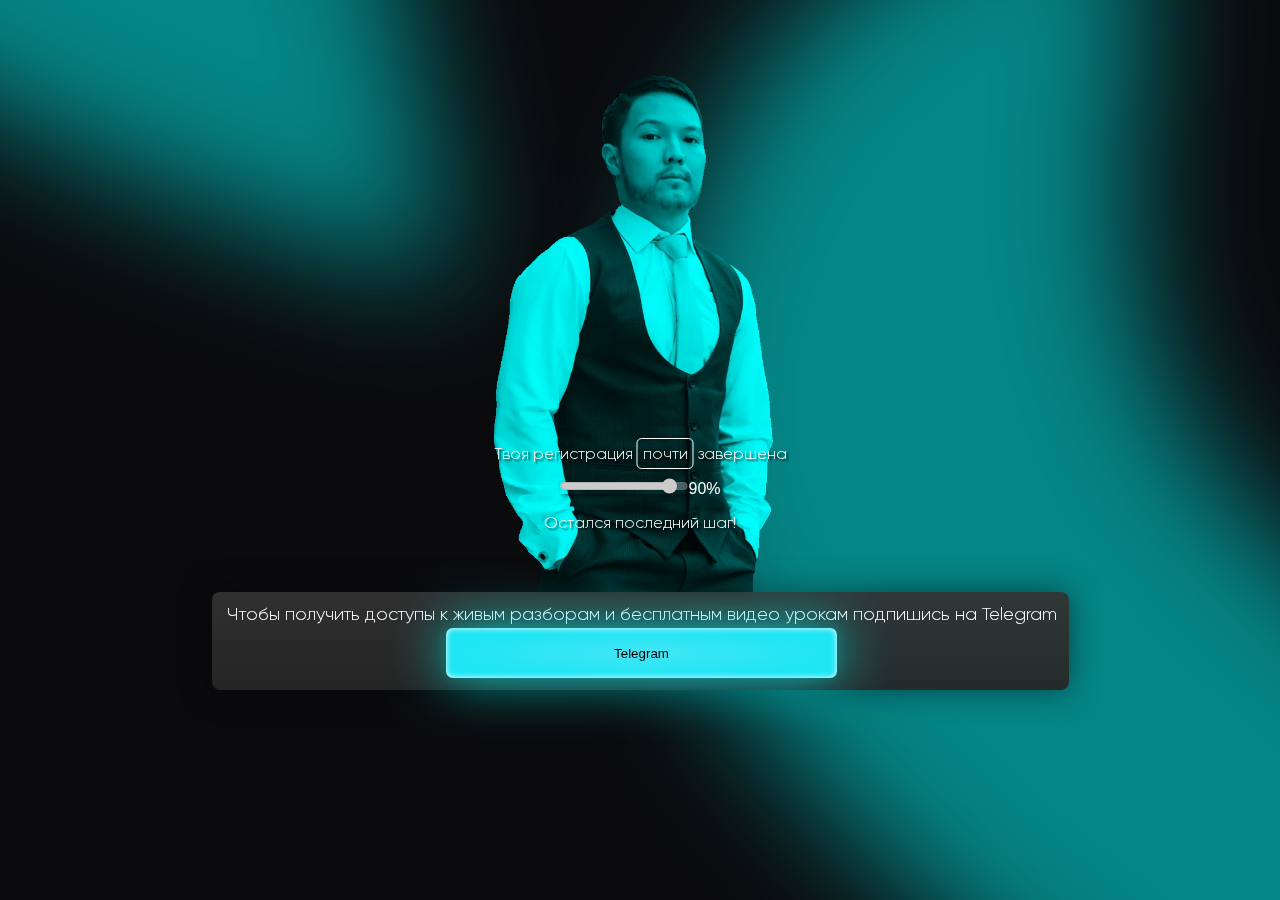
==== commit 2d0bd6ab: "внесены правки, вродь всё" ====
--- a/thanks.html
+++ b/thanks.html
@@ -49,8 +49,66 @@
 
 <body>
     <div class="wrapper">
+        <style>
+            .header-image {
+                width: 100%;
+                position: absolute;
+                top: 0;
+                left: 20%;
+                transform: translateX(-50%);
+                z-index: -100;
+                margin-top: -30px;
+            }
+
+            .header-image2 {
+                width: 100%;
+                /* Устанавливает ширину изображения на 100% ширины родительского элемента */
+                position: fixed;
+                /* Фиксирует изображение на экране */
+                top: 0;
+                /* Размещает изображение вверху страницы */
+                left: 80%;
+                /* Выравнивает изображение по горизонтали */
+                transform: translateX(-50%);
+                /* Сдвигает изображение на 50% его ширины влево, для центрирования */
+                z-index: -100;
+                /* Устанавливает изображение поверх других элементов */
+            }
+        </style>
+        <svg width="659" height="437" class="header-image" viewBox="0 0 659 437" fill="none"
+        xmlns="http://www.w3.org/2000/svg">
+        <g filter="url(#filter0_f_248_433)">
+            <path
+                d="M70.3149 -609.224C26.7454 -298.146 246.341 -251.503 448.796 -84.3662L532.203 310.186C388.747 283.378 28.5529 168.371 -264.581 -77.195C-557.715 -322.761 -407.179 -566.503 -295.269 -657.678C-158.885 -745.219 105.17 -858.087 70.3149 -609.224Z"
+                fill="#00FFFF" fill-opacity="0.5" />
+        </g>
+        <defs>
+            <filter id="filter0_f_248_433" x="-560.968" y="-886.72" width="1219.17" height="1322.91"
+                filterUnits="userSpaceOnUse" color-interpolation-filters="sRGB">
+                <feFlood flood-opacity="0" result="BackgroundImageFix" />
+                <feBlend mode="normal" in="SourceGraphic" in2="BackgroundImageFix" result="shape" />
+                <feGaussianBlur stdDeviation="63" result="effect1_foregroundBlur_248_433" />
+            </filter>
+        </defs>
+    </svg>
+        <svg width="1000" height="1056" class="header-image2" viewBox="0 0 1000 1056" fill="none"
+            xmlns="http://www.w3.org/2000/svg">
+            <g filter="url(#filter0_f_248_434)">
+                <path
+                    d="M613.805 68.503C558.186 471.609 763.148 521.494 946.317 727.533L1006.57 1232.33C872.508 1204.47 538.114 1073 273.07 770.079C8.02746 467.156 161.403 145.873 271.221 23.0974C403.955 -96.136 658.301 -253.982 613.805 68.503Z"
+                    fill="#00FFFF" fill-opacity="0.5" />
+            </g>
+            <defs>
+                <filter id="filter0_f_248_434" x="0.235474" y="-248.407" width="1132.34" height="1606.74"
+                    filterUnits="userSpaceOnUse" color-interpolation-filters="sRGB">
+                    <feFlood flood-opacity="0" result="BackgroundImageFix" />
+                    <feBlend mode="normal" in="SourceGraphic" in2="BackgroundImageFix" result="shape" />
+                    <feGaussianBlur stdDeviation="63" result="effect1_foregroundBlur_248_434" />
+                </filter>
+            </defs>
+        </svg>
         <div class="content__man">
-            <p class="content__title__thanks">Бизнес-маркет</p>
+           
             <!--- <div class="d-none-mob livet livet1"><img src="img/blur.png" loading="lazy" alt=""></div>--->
             <!-- <div class="d-none-mob livet livet2"><img src="img/blur2.png" loading="lazy" alt=""></div>-->
             <div class="img-rel">
@@ -74,10 +132,11 @@
             <div class="info__inner">
                 
             </div>
-            <button type="button" class="btn-2 telegram-btn" onclick="submitForm('Telegram')">
+            <button type="button" class="btn-2 telegram-btn" onclick="openTelegram()">
                 <img class="telegram" src="img/telegram.png" alt="">Telegram
             </button>
         </div>
         
     </div>
+    <script src="./razbor/js/thanks.js"></script>
 </body>--- a/razbor/css/main.css
+++ b/razbor/css/main.css
@@ -67,6 +67,8 @@
     #headerD {
         font-size: 30px;
     }
+
+    
 
     .whatsapp {
         width: 22px;
@@ -216,6 +218,33 @@
         /* Убедитесь, что рамка не влияет на взаимодействие с элементом */
     }
 
+    
+    .cards__title { 
+        width: 50%;
+        display: flex;
+        gap: 145px;
+        margin-bottom: 15px;
+    }
+
+    .content__cards { 
+        display: flex;
+        
+        width: 50%;
+        gap: 10px;
+    }
+
+    .content__cards__1 { 
+        width: 100%;
+    }
+
+    .content__cards__2 { 
+        width: 100%;
+    }
+
+    .card__list { 
+        margin-top: 15px;
+    }
+
     .content__card {
         display: -webkit-box;
         display: -ms-flexbox;
@@ -249,7 +278,7 @@
         background: linear-gradient(180deg, rgba(51, 51, 51, 0.7) 0%, rgba(38, 38, 38, 0.7) 100%);
         -webkit-box-shadow: 0px 0px 30px 0px rgba(0, 0, 0, 0.5);
         box-shadow: 0px 0px 30px 0px rgba(0, 0, 0, 0.5);
-        width: 400px;
+        width: 100%;
         height: 35px;
         display: -webkit-box;
         display: -ms-flexbox;
@@ -257,19 +286,19 @@
         -webkit-box-align: center;
         -ms-flex-align: center;
         align-items: center;
-        padding: 0 15px;
+        padding: 0 10px;
 
         font-family: 'Gilroy';
         font-style: normal;
         font-weight: 300;
-        font-size: 16px;
+        font-size: 13px;
         line-height: 101%;
     }
 
     .content__man {
         position: absolute;
         /*right: 252px;*/
-        left: 56%;
+        left: 57%;
         top: -10px;
     }
 
@@ -278,11 +307,13 @@
     }
 
     .content__man .man-img {
-        width: 500px;
+        width: 475px;
+        margin-left: -20px;
     }
 
     .player-man {
         position: absolute;
+        width: 80px;
         transform: translate(-50%, -50%);
         top: 50%;
         left: 50%;
@@ -292,7 +323,7 @@
     .player-man__text {
         position: absolute;
         transform: translate(-50%, -50%);
-        top: 60%;
+        top: 58%;
         left: 50%;
         text-shadow: 2px 2px 4px rgba(0, 0, 0, 0.5);
 
@@ -300,6 +331,8 @@
 
     .content__btn {
         margin-top: 15px;
+        display: flex;
+        justify-content: space-between;
     }
 
     .content__btn .btn-2 {
@@ -309,14 +342,19 @@
         box-shadow: 0px 0px 70px 0px rgba(0, 255, 255, 0.5), 0px 0px 8px 0px #FFF inset, 0px 0px 16px 0px rgba(0, 255, 255, 0.15);
         height: 65px;
         color: #fff;
-        font-family: Gilroy;
-        font-size: 16px;
+        font-family: 'Gilroy';
+        font-size: 22px;
         font-style: normal;
         line-height: 101%;
-        position: relative;
-        width: 49.3% !important;
+        font-weight: 600;
+        position: relative;
+        width: 49.3%;
         overflow: hidden;
         height: 50px;
+    }
+
+    .ws-btn__custom {
+        width: 100% !important;
     }
 
     @-webkit-keyframes move-light {
@@ -519,7 +557,7 @@
         -webkit-box-shadow: 0px 0px 30px 0px rgba(0, 0, 0, 0.5);
         box-shadow: 0px 0px 30px 0px rgba(0, 0, 0, 0.5);
         padding: 13px 12px 12px 15px;
-        max-width: 450px;
+        max-width: 427px;
     }
 
     .content__info h4 {
@@ -638,6 +676,114 @@
         bottom: -146px;
         z-index: -1;
     }
+    
+    .people { 
+        margin-top: 50px;
+    }
+
+    .people__list {
+        display: grid;
+        grid-template-columns: repeat(5, 1fr);
+        gap: 14px;
+        margin-top: 40px;
+    }
+
+    .slider__people { 
+        margin-left: 81px;
+        width: 50%;
+        display: flex;
+        flex-direction: column;
+        
+    }
+
+    .slider__people__title { 
+        margin-bottom: 10px;
+    }
+
+    .people__list__pc { 
+        width: 432px;
+        display: flex;
+        
+        
+    }
+
+    .people__list__pc .slick-prev:before, .slick-next:before { 
+        color: #00FFFF;
+        
+    }
+
+    .people__item1 { 
+        max-width: 212px;
+        position: relative;
+        z-index: 3;
+        margin: 0 5px;
+        border-radius: 15px;
+        background: rgba(38, 38, 38, 0.95);
+        
+        padding: 13px 12px 12px 15px;
+    }
+
+    .people__item {
+        position: relative;
+        z-index: 3;
+        border-radius: 15px;
+        background: rgba(38, 38, 38, 0.95);
+        -webkit-box-shadow: 0px 0px 30px 0px rgba(0, 0, 0, 0.5);
+        box-shadow: 0px 0px 30px 0px rgba(0, 0, 0, 0.5);
+        padding: 13px 12px 12px 15px;
+
+
+    }
+
+    .people__cont {
+        display: flex;
+        justify-content: center;
+        margin: 0 auto;
+        width: 132px;
+        height: 132px;
+        z-index: 1;
+        background-color: #000;
+        border-radius: 50%;
+    }
+
+    .people__mask {
+        margin-top: -16px;
+        position: relative;
+        overflow: hidden;
+        border-radius: 0px 0px 50px 50px;
+    }
+
+    .people__item__img {
+        width: 100%;
+        margin-bottom: 5px;
+        position: relative;
+
+
+        z-index: 2;
+
+    }
+
+    .people__item__disc {
+        margin-top: 10px;
+        font-family: 'Inter';
+        display: flex;
+        flex-direction: column;
+        gap: 15px;
+    }
+
+    .people__item__disc div {
+        font-size: 12px;
+        font-weight: 600;
+    }
+
+    .people__item__disc p {
+        font-size: 10px;
+        font-weight: 300;
+    }
+
+    .people__item:last-child { 
+        display: none;
+    }
 
     footer {
         border-radius: 8px;
@@ -692,601 +838,19 @@
     .mob {
         display: none;
     }
-}
-
-}
-
-
-
-@media (min-width: 1601px) {
-    body {
-        background-color: #0B0B0D;
-        color: white;
-        font-family: "GilroyLight", sans-serif;
-        position: relative;
-        overflow-x: hidden;
-    }
-
-    #headerD {
-        font-size: 40px;
-    }
-
-    .whatsapp {
-        width: 33px;
-        height: auto;
-        margin-left: 23px;
-    }
-
-    h1 {
-        color: #FFF;
-        /*font-family: Gilroy;*/
-        font-size: 90px;
-        font-style: normal;
-        font-weight: 800;
-        line-height: 110%;
-        /* 99px */
-        margin-top: 7px;
-    }
-
-    .header {
-        width: 1792px;
-        margin: 0 auto;
-    }
-
-    .header__title_img {
-        display: none;
-    }
-
-    .wrapper {
-        width: 100%;
-        padding: 0 15px;
-        max-width: 1792px;
-        margin: 0 auto;
-        position: relative;
-        padding-bottom: 40px;
-    }
-
-    .header__title {
-        margin-top: 25px;
-    }
-
-    .header__title p {
-        color: #B8B8B8;
-        /*font-family: Gilroy;*/
-        font-size: 24px;
-        font-style: normal;
-        font-weight: 400;
-        line-height: 110%;
-        /* 26.4px */
-        margin-bottom: 5px;
-    }
-
-    .header__subtitle {
-        color: #FFF;
-        font-family: Gilroy;
-        font-size: 24px;
-        font-style: normal;
-        font-weight: 700;
-        line-height: 110%;
-        /* 26.4px */
-        margin-top: 15px;
-        margin-bottom: 20px;
-    }
-
-    .time-city {
-        display: -webkit-box;
-        display: -ms-flexbox;
-        display: flex;
-        -ms-flex-wrap: nowrap;
-        flex-wrap: nowrap;
-        -webkit-box-align: center;
-        -ms-flex-align: center;
-        align-items: center;
-    }
-
-
-
-    .header__time {
-        color: #FFF;
-        margin-top: 15px;
-        font-size: 40px;
-        font-style: normal;
-        font-weight: 500;
-        line-height: 110%;
-        border: 3px solid #2A2A2A;
-        padding: 7px 12px;
-    }
-
-    .header__time:last-child {
-        border-left: none;
-    }
-
-    .header__time span {
-        color: #FFF;
-        /*font-family: Gilroy;*/
-        font-size: 20px;
-        font-style: normal;
-        font-weight: 400;
-        line-height: 110%;
-        letter-spacing: 6.4px;
-        text-transform: uppercase;
-    }
-
-    .d-none-lg {
-        display: none;
-    }
-
-    .content {
-        width: 1792px;
-        margin: 0 auto;
-    }
-
-    .content__title {
-        color: #B8B8B8;
-        /*font-family: Gilroy;*/
-        font-size: 26px;
-        font-style: normal;
-        font-weight: 400;
-        line-height: 110%;
-        /* 28.6px */
-        margin-top: 20px;
-        margin-bottom: 15px;
-    }
-
-    .content__cards {
-        padding-top: 5px;
-        display: -webkit-box;
-        display: -ms-flexbox;
-        display: flex;
-    }
-
-    .content__cards p {
-        padding: 8px 16px;
-        color: #B8B8B8;
-        /*font-family: Gilroy;*/
-        font-size: 18px;
-        font-style: normal;
-        font-weight: 500;
-        line-height: 101%;
-        /* 18.18px */
-        margin-bottom: 0;
-    }
-
-    .content__card {
-        -webkit-box-shadow: 0px 5px 10px 2px rgba(0, 0, 0, 0.45);
-        box-shadow: 0px 5px 10px 2px rgba(0, 0, 0, 0.45);
-        width: 227px;
-        border-radius: 10px;
-        background-color: #252727;
-        font-size: 10px;
-        color: #B8B8B8;
-    }
-
-    .content__card:nth-child(2) {
-        margin: 0px 10px;
-    }
-
-    .content__card span {
-        color: #FFF;
-        /*font-family: Gilroy;*/
-        font-size: 24px;
-        font-style: normal;
-        font-weight: 500;
-        line-height: 101%;
-        /* 24.24px */
-    }
-
-    .content__card-text {
-        color: #fff;
-        padding: 21px 16px;
-        padding-top: 8px;
-        width: 227px;
-        position: relative;
-        border-radius: 8px;
-        background: -webkit-gradient(linear, left top, left bottom, from(#333), to(#262626));
-        background: linear-gradient(180deg, #333 0%, #262626 100%);
-        -webkit-box-shadow: 0px 0px 13px 0px #000;
-        box-shadow: 0px 0px 13px 0px #000;
-    }
-
-    .content__card-text div {
-        position: absolute;
-        bottom: 5px;
-        right: 13px;
-        font-size: 6px;
-        width: 25px;
-    }
-
-    .content__card-text div svg {
-        width: 25px;
-        height: 25px;
-    }
-
-    .content__man {
-        position: absolute;
-        right: 252px;
-        top: -10px;
-    }
-
-    .content__man .man-img {
-        width: 551px;
-    }
-
-    .content__btn {
-        margin-top: 31px;
-    }
-
-    .content__btn .btn-2 {
-        border-radius: 8px;
-        background: radial-gradient(50% 50% at 50% 50%, #36FFFF 0%, #0FF 100%);
-        -webkit-box-shadow: 0px 0px 70px 0px rgba(0, 255, 255, 0.5), 0px 0px 8px 0px #FFF inset, 0px 0px 16px 0px rgba(0, 255, 255, 0.15);
-        box-shadow: 0px 0px 70px 0px rgba(0, 255, 255, 0.5), 0px 0px 8px 0px #FFF inset, 0px 0px 16px 0px rgba(0, 255, 255, 0.15);
-        width: 494px;
-        height: 111.675px;
-        color: #000;
-        /*font-family: Gilroy;*/
-        font-size: 32px;
-        font-style: normal;
-        font-weight: 700;
-        line-height: 101%;
-        /* 32.32px */
-        text-transform: uppercase;
-        position: relative;
-        overflow: hidden;
-    }
-
-    @-webkit-keyframes move-light {
-        0% {
-            left: -100%;
-            opacity: 0.5;
-        }
-
-        50% {
-            left: 50%;
-            opacity: 1;
-        }
-
-        100% {
-            left: 200%;
-            opacity: 0.5;
-        }
-    }
-
-    @keyframes move-light {
-        0% {
-            left: -100%;
-            opacity: 0.5;
-        }
-
-        50% {
-            left: 50%;
-            opacity: 1;
-        }
-
-        100% {
-            left: 200%;
-            opacity: 0.5;
-        }
-    }
-
-    .content__btn .btn button::before {
-        content: "";
-        position: absolute;
-        top: 0;
-        left: 0;
-        width: 20px;
-        height: 100%;
-        background-color: rgba(255, 255, 255, 0.6);
-        -webkit-transform: translateX(0em) skewX(-45deg);
-        transform: translateX(0em) skewX(-45deg);
-        -webkit-animation: move-light 1.8s linear infinite;
-        animation: move-light 1.8s linear infinite;
-    }
-
-    .content__btn {
-        display: -webkit-box;
-        display: -ms-flexbox;
-        display: flex;
-        -webkit-box-align: center;
-        -ms-flex-align: center;
-        align-items: center;
-    }
-
-    #timer #left {
-        display: block;
-    }
-
-    #timer {
-        color: #B8B8B8;
-        /*font-family: Gilroy;*/
-        font-size: 24px;
-        font-style: normal;
-        font-weight: 500;
-        line-height: 120%;
-        /* 28.8px */
-        margin-left: 34px;
-    }
-
-    .content__text {
-        position: absolute;
-        width: 436.364px;
-        height: 200.571px;
-        background-image: url(../img/fon.png);
-        background-position: center;
-        color: #FFF;
-        /*font-family: Gilroy;*/
-        font-size: 24px;
-        font-style: normal;
-        font-weight: 500;
-        line-height: 110%;
-        /* 26.4px */
-        right: -200px;
-        top: 331px;
-    }
-
-    .content__text p {
-        position: relative;
-        top: 43px;
-        left: 50px;
-        width: 352px;
-        height: 155px;
-    }
-
-    .livet {
-        position: absolute;
-    }
-
-    .content__man .livet {
-        position: absolute;
-    }
-
-    .content__man .livet2 img {
-        width: 235px;
-    }
-
-    .content__man .livet1 {
-        -webkit-animation-name: livet1;
-        animation-name: livet1;
-        -webkit-animation-duration: 1.5s;
-        animation-duration: 1.5s;
-        -webkit-animation-iteration-count: infinite;
-        animation-iteration-count: infinite;
-        -webkit-animation-direction: alternate;
-        animation-direction: alternate;
-        -webkit-animation-timing-function: linear;
-        animation-timing-function: linear;
-        top: 320px;
-        left: -170px;
-        z-index: -1;
-    }
-
-    @-webkit-keyframes livet1 {
-        0% {
-            top: 320px;
-        }
-
-        100% {
-            top: 335px;
-        }
-    }
-
-    @keyframes livet1 {
-        0% {
-            top: 320px;
-        }
-
-        100% {
-            top: 335px;
-        }
-    }
-
-    .content__man .livet2 {
-        -webkit-animation-name: livet2;
-        animation-name: livet2;
-        -webkit-animation-duration: 3s;
-        animation-duration: 3s;
-        -webkit-animation-iteration-count: infinite;
-        animation-iteration-count: infinite;
-        -webkit-animation-direction: alternate;
-        animation-direction: alternate;
-        -webkit-animation-timing-function: linear;
-        animation-timing-function: linear;
-        top: 522px;
-        right: -145px;
-    }
-
-    @-webkit-keyframes livet2 {
-        0% {
-            top: 522px;
-        }
-
-        100% {
-            top: 537px;
-        }
-    }
-
-    @keyframes livet2 {
-        0% {
-            top: 522px;
-        }
-
-        100% {
-            top: 537px;
-        }
-    }
-
-    .content__info {
-        margin-top: -146px;
-        position: relative;
-        z-index: 2;
-        border-radius: 8px;
-        background: -webkit-gradient(linear, left top, left bottom, from(rgba(51, 51, 51, 0.95)), to(rgba(38, 38, 38, 0.95)));
-        background: linear-gradient(180deg, rgba(51, 51, 51, 0.95) 0%, rgba(38, 38, 38, 0.95) 100%);
-        -webkit-box-shadow: 0px 0px 30px 0px rgba(0, 0, 0, 0.5);
-        box-shadow: 0px 0px 30px 0px rgba(0, 0, 0, 0.5);
-        padding: 13px 12px 12px 15px;
-    }
-
-    .content__info h4 {
-        color: #FFF;
-        /*font-family: Gilroy;*/
-        font-size: 24px;
-        font-style: normal;
-        font-weight: 500;
-        line-height: 101%;
-        padding-left: 10px;
-        /* 24.24px */
-    }
-
-    .content__info-logo {
-        width: 207px;
-    }
-
-    .content__info-logo h2 {
-        color: transparent;
-        -webkit-text-stroke-width: 0.5px;
-        -webkit-text-stroke-color: #fff;
-        font-size: 68px;
-        font-weight: bold;
-        font-family: "Bebas Neue", sans-serif;
-        -webkit-transform: scale(0.53, 1.1);
-        transform: scale(0.53, 1.1);
-        display: inline-block;
-        position: relative;
-        top: -5px;
-        left: -85px;
-
-    }
-
-    .info__inner .tg {
-        top: -6px;
-        position: relative;
-        background-color: #303031;
-        border-radius: 5px;
-        padding: 5px 15px 5px 0;
-        display: -webkit-box;
-        display: -ms-flexbox;
-        display: flex;
-        width: -webkit-max-content;
-        width: -moz-max-content;
-        width: max-content;
-        -webkit-box-align: center;
-        -ms-flex-align: center;
-        align-items: center;
-        padding-left: 0px;
-    }
-
-    .info__inner .tg img {
-        width: 50px;
-    }
-
-    .info__inner .tg span {
-        color: #FFF;
-        /*font-family: Gilroy;*/
-        font-size: 16px;
-        font-style: normal;
-        font-weight: 500;
-        line-height: 101%;
-    }
-
-    .info__inner .tg a {
-        text-decoration: none;
-        color: #B8B8B8;
-    }
-
-    .info__inner {
-        display: -webkit-box;
-        display: -ms-flexbox;
-        display: flex;
-        -ms-flex-pack: distribute;
-        justify-content: space-around;
-    }
-
-    .content__info-list {
-        border-radius: 6px;
-        background: rgba(54, 54, 54, 0.7);
-        padding: 13px 6px 8px 10px;
-        color: #B8B8B8;
-        /*font-family: Gilroy;*/
-        font-size: 16px;
-        font-style: normal;
-        font-weight: 500;
-        line-height: 160%;
-        max-width: 320px;
-    }
-
-    .content__info-list ul {
-        margin-bottom: 0;
-    }
-
-    .sh1 {
-        /*width: 989.5px;
-        height: 1052.326px;
-    flex-shrink: 0;*/
-        fill: rgba(0, 255, 255, 0.5);
-        /*filter: blur(63px);*/
-        position: absolute;
-        top: -50px;
-        right: -100px;
-        z-index: -1;
-    }
-
-    .sh2 {
-        /*width: 989.5px;
-        height: 685.326px;*/
-        -ms-flex-negative: 0;
-        flex-shrink: 0;
-        position: absolute;
-        /*right: 10px;*/
-        left: -100px;
-        bottom: -146px;
-        z-index: -1;
-    }
-
-    footer {
-        border-radius: 8px;
-        background: #000;
-        margin-top: 0px;
-        -webkit-box-shadow: 0px 0px 30px 0px rgba(0, 0, 0, 0.5);
-        box-shadow: 0px 0px 30px 0px rgba(0, 0, 0, 0.5);
-        padding: 20px 0;
-    }
-
-    footer ul {
-        list-style-type: none;
-        padding: 0;
-    }
-
-    footer ul li {
-        color: #535353;
-        /*font-family: Gilroy;*/
-        font-size: 14px;
-        font-style: normal;
-        font-weight: 400;
-        line-height: 136%;
-        /* 19.04px */
-    }
-
-    footer ul a {
-        color: #535353;
-        /*font-family: Gilroy;*/
-        font-size: 14px;
-        font-style: normal;
-        font-weight: 400;
-        line-height: 136%;
-        /* 19.04px */
-    }
-
-    footer .footer__text {
-        display: grid;
-        grid-template-columns: 1fr 1fr 1fr 1fr;
-        width: 100%;
-        padding: 0 15px;
-        max-width: 1792px;
-        margin: 0 auto;
-        position: relative;
-    }
-}
+
+    .name-block__custom { 
+        display: flex;
+        justify-content: space-between;
+    }
+
+    .title__mobs { 
+        margin-left: 0px !important;
+    }
+
+}
+
+
 
 @media (max-width: 992px) {
     body {
@@ -1458,13 +1022,14 @@
         transform: translate(-50%, -50%);
         top: 50%;
         left: 50%;
+        width: 60px;
 
     }
 
     .player-man__text {
         position: absolute;
         transform: translate(-50%, -50%);
-        top: 70%;
+        top: 67%;
         left: 50%;
         width: max-content;
     }
@@ -1573,6 +1138,7 @@
         max-width: 350px;
         margin: 0 auto;
         margin-top: -65px;
+        
     }
 
     .content__title {
@@ -1611,6 +1177,7 @@
 
     .content__cards {
         padding-top: 5px;
+        padding-left: 10px;
         display: -webkit-box;
         display: -ms-flexbox;
         display: flex;
@@ -1622,10 +1189,33 @@
         -webkit-box-align: center;
         -ms-flex-align: center;
         align-items: center;
+        max-width: 360px;
+        margin: 0 auto;
     }
 
     .content__cards p {
         padding: 5px;
+    }
+
+    .content__cards__1 { 
+        display: flex;
+        flex-direction: column;
+        gap: 15px;
+        margin-bottom: 15px;
+        width: 100%;
+    }
+
+    .content__cards__2 { 
+        width: 100%;
+        display: flex;
+        flex-direction: column;
+        gap: 15px;
+    }
+
+    .card__list { 
+        display: flex;
+        flex-direction: column;
+        gap: 5px;
     }
 
     .content__card {
@@ -1633,11 +1223,10 @@
         display: -ms-flexbox;
         display: flex;
         gap: 4px;
-    }
-
-    .content__card:nth-child(2) {
-        margin: 0px 10px;
-    }
+        margin-left: -10px;
+    }
+
+   
 
     .content__card span {
         font-size: 12px;
@@ -2074,6 +1663,170 @@
         display: none;
     }
 
+    .people { 
+        margin-top: 50px;
+    }
+    
+    .slider__people { 
+        
+        margin-bottom: 20px;
+        display: flex;
+        flex-direction: column;
+        
+    }
+
+    .people__list__pc { 
+        width: 94vw;
+        
+    }
+
+    .people__list__pc .slick-dots li button:before { 
+        color: #006060;
+    }
+
+    .people__list__pc .slick-dots li.slick-active button:before { 
+        color: #00FFFF;
+    }
+
+    .people__item1 { 
+        width: 200px;
+        position: relative;
+        z-index: 3;
+        margin: 0 5px;
+        border-radius: 15px;
+        background: rgba(38, 38, 38, 0.95);
+        -webkit-box-shadow: 0px 0px 30px 0px rgba(0, 0, 0, 0.5);
+        box-shadow: 0px 0px 30px 0px rgba(0, 0, 0, 0.5);
+        padding: 13px 12px 12px 15px;
+    }
+
+    .people__item {
+        position: relative;
+        z-index: 3;
+        border-radius: 15px;
+        background: rgba(38, 38, 38, 0.95);
+        -webkit-box-shadow: 0px 0px 30px 0px rgba(0, 0, 0, 0.5);
+        box-shadow: 0px 0px 30px 0px rgba(0, 0, 0, 0.5);
+        padding: 13px 12px 12px 15px;
+
+
+    }
+
+    .people__cont {
+        display: flex;
+        justify-content: center;
+        margin: 0 auto;
+        width: 132px;
+        height: 132px;
+        z-index: 1;
+        background-color: #000;
+        border-radius: 50%;
+    }
+
+    .people__mask {
+        margin-top: -16px;
+        position: relative;
+        overflow: hidden;
+        border-radius: 0px 0px 50px 50px;
+    }
+
+    .people__item__img {
+        width: 100%;
+        margin-bottom: 5px;
+        position: relative;
+
+
+        z-index: 2;
+
+    }
+
+    .people__item__disc {
+        margin-top: 10px;
+        font-family: 'Inter';
+        display: flex;
+        flex-direction: column;
+        gap: 15px;
+    }
+
+    .people__item__disc div {
+        font-size: 12px;
+        font-weight: 600;
+    }
+
+    .people__item__disc p {
+        font-size: 10px;
+        font-weight: 300;
+    }
+
+    .people__item:last-child { 
+        display: none;
+    }
+
+    .people__list {
+        display: grid;
+        grid-template-columns: repeat(2, 1fr);
+        gap: 14px;
+        margin-top: 40px;
+    }
+
+    .people__item {
+        position: relative;
+        z-index: 3;
+        border-radius: 15px;
+        background: rgba(38, 38, 38, 0.95);
+        -webkit-box-shadow: 0px 0px 30px 0px rgba(0, 0, 0, 0.5);
+        box-shadow: 0px 0px 30px 0px rgba(0, 0, 0, 0.5);
+        padding: 13px 12px 12px 15px;
+
+
+    }
+
+    .people__cont {
+        display: flex;
+        justify-content: center;
+        margin: 0 auto;
+        width: 132px;
+        height: 132px;
+        z-index: 1;
+        background-color: #000;
+        border-radius: 50%;
+    }
+
+    .people__mask {
+        margin-top: -16px;
+        position: relative;
+        overflow: hidden;
+        border-radius: 0px 0px 50px 50px;
+    }
+
+    .people__item__img {
+        width: 100%;
+        margin-bottom: 5px;
+        position: relative;
+
+
+        z-index: 2;
+
+    }
+
+    .people__item__disc {
+        margin-top: 10px;
+        font-family: 'Inter';
+        display: flex;
+        flex-direction: column;
+        gap: 15px;
+    }
+
+    .people__item__disc div {
+        font-size: 12px;
+        font-weight: 600;
+    }
+
+    .people__item__disc p {
+        font-size: 10px;
+        font-weight: 300;
+    }
+
     footer {
         margin-top: 30px;
     }
@@ -2088,6 +1841,13 @@
         -ms-flex-wrap: wrap;
         flex-wrap: wrap;
 
+    }
+
+    
+   
+    .slider__people__title { 
+        margin-bottom: 10px;
+        margin-left: 10px;
     }
 
     .logo {
@@ -2157,6 +1917,10 @@
         height: auto;
         margin-left: 14px;
     }
+
+    .ws-btn__custom {
+        width: 100% !important;
+    }
 }
 
 
@@ -2379,20 +2143,21 @@
 
 
 .name-block div {
-    display: contents;
+    
+    
+    font-style: normal;
+    
+    font-size: 18px;
+    line-height: 101%;
+}
+
+.name-block span {
     font-family: 'Inter';
     font-style: normal;
-    font-weight: 700;
-    font-size: 18px;
-    line-height: 101%;
-}
-
-.name-block span {
-    font-family: 'Gilroy';
-    font-style: normal;
-    font-weight: 200;
+    font-weight: 300;
     font-size: 14px;
     line-height: 101%;
+    text-wrap: nowrap;
 }
 
 
@@ -2415,6 +2180,9 @@
     background: linear-gradient(0deg, rgba(90, 204, 112, 0.3), rgba(90, 204, 112, 0.3)), radial-gradient(50% 50% at 50% 50%, #36FFFF 0%, #00FFFF 100%) !important;
     box-shadow: 0px 0px 12.875px rgba(0, 255, 255, 0.15), 0px 0px 56.3281px rgba(0, 255, 255, 0.75), inset 0px 0px 6.4375px #FFFFFF !important;
     border-radius: 6.4375px !important;
+    width: 100%;
+    font-size: 20px;
+    font-weight: 600;
 }
 
 .telegram-btn {
@@ -2425,18 +2193,22 @@
 
 .input-div {
     display: flex;
+    flex-direction: column;
     gap: 10px;
     width: 100%;
 }
 
 .name-input__req {
     width: 100%;
+    height: 50px;
     background: no-repeat;
     border: 1px solid #B8B8B8;
     font-family: 'Inter';
     border-radius: 8px;
     color: white;
     padding-right: 5px;
+    padding-left: 10px;
+    font-size: 15px;
 }
 
 .bonus-title {
@@ -2461,7 +2233,7 @@
     display: none;
 }
 
-
+/*================== ФОРМА ЕПТ================== */
 
 .form-container {
     display: flex;
@@ -2469,7 +2241,7 @@
     /* Позволяет элементам переноситься на новую строку */
     grid-row-gap: 10px;
     margin-bottom: 20px;
-    width: 443px;
+    width: 100%;
 }
 
 .phone {
@@ -2613,6 +2385,8 @@
         margin-top: 40px;
         text-align: center;
         margin-bottom: 20px;
+  
+        margin: 40px auto 20px auto;
     }
 
     .form-container {
@@ -2657,7 +2431,8 @@
     .content__card_descr {
         padding: 5px;
         text-align: center;
-        width: 314px;
+        width: 100%;
+        
         height: 32px;
         border-radius: 8px;
         background: -webkit-gradient(linear, left top, left bottom, from(rgba(51, 51, 51, 0.7)), to(rgba(38, 38, 38, 0.7)));
--- a/razbor/css/thanks.css
+++ b/razbor/css/thanks.css
@@ -9,17 +9,12 @@
         transform: translateX(-50%);
         top: 0;
     }
+
+    .content__man .man-img { 
+        width: 390px;
+    }
     
-    .img-rel::after { 
-        content: '';
-        position: absolute;
-        width: 100%;
-        height: 20%;
-        background: linear-gradient(to top, rgba(11, 11, 13, 1), rgba(11, 11, 13, 0));
-        bottom: 48px;
-        left: 0px;
-        z-index: 99;
-    }
+    
     
     .player-man__disc { 
         position: absolute;
@@ -76,9 +71,11 @@
         display: flex;
         flex-direction: column;
         align-items: center;
-        margin: 782px auto 0px auto;
-        
+        margin: 592px auto 0px auto;
+        position: relative;
+        z-index: unset;
     }
+    
     
 }
 
@@ -163,7 +160,7 @@
         align-items: center;
         margin: 40px auto 0px auto;
         text-align: center;
-        
+        margin-top: 70px;
     }
     
 }
